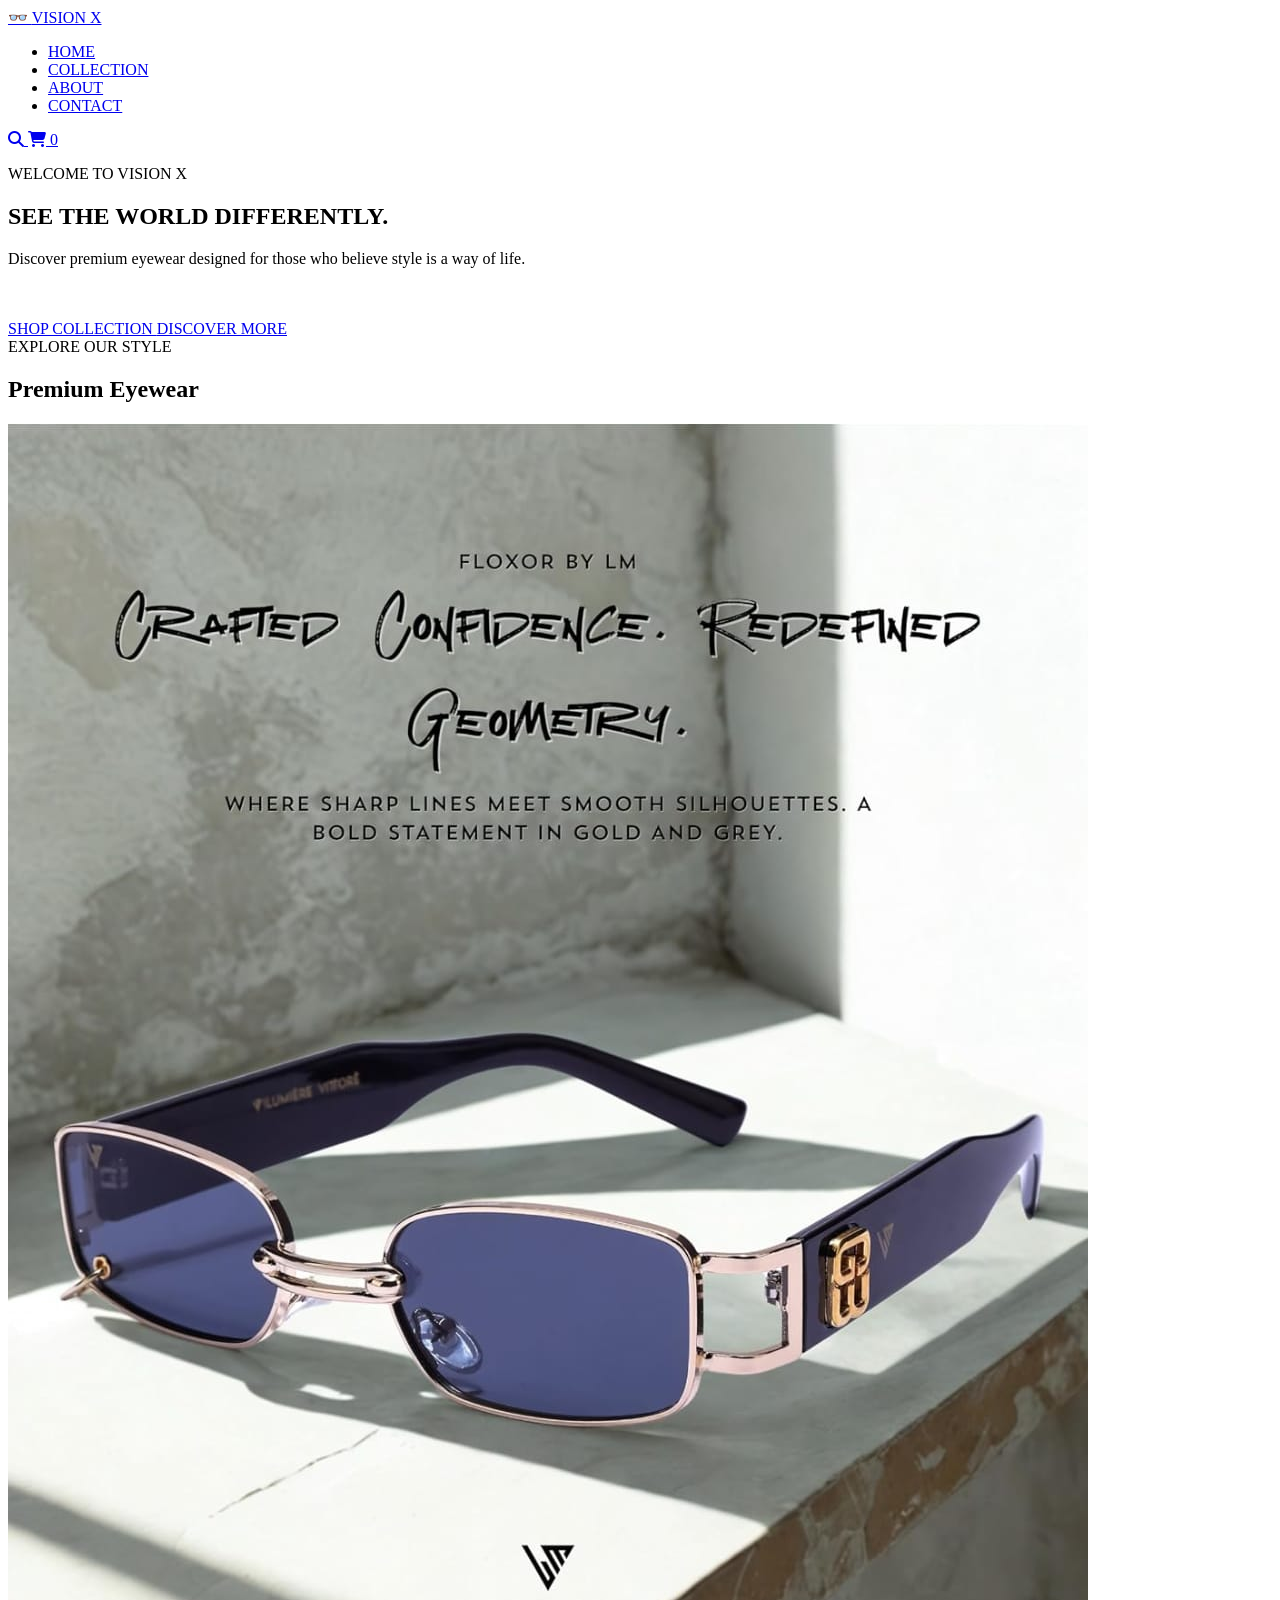
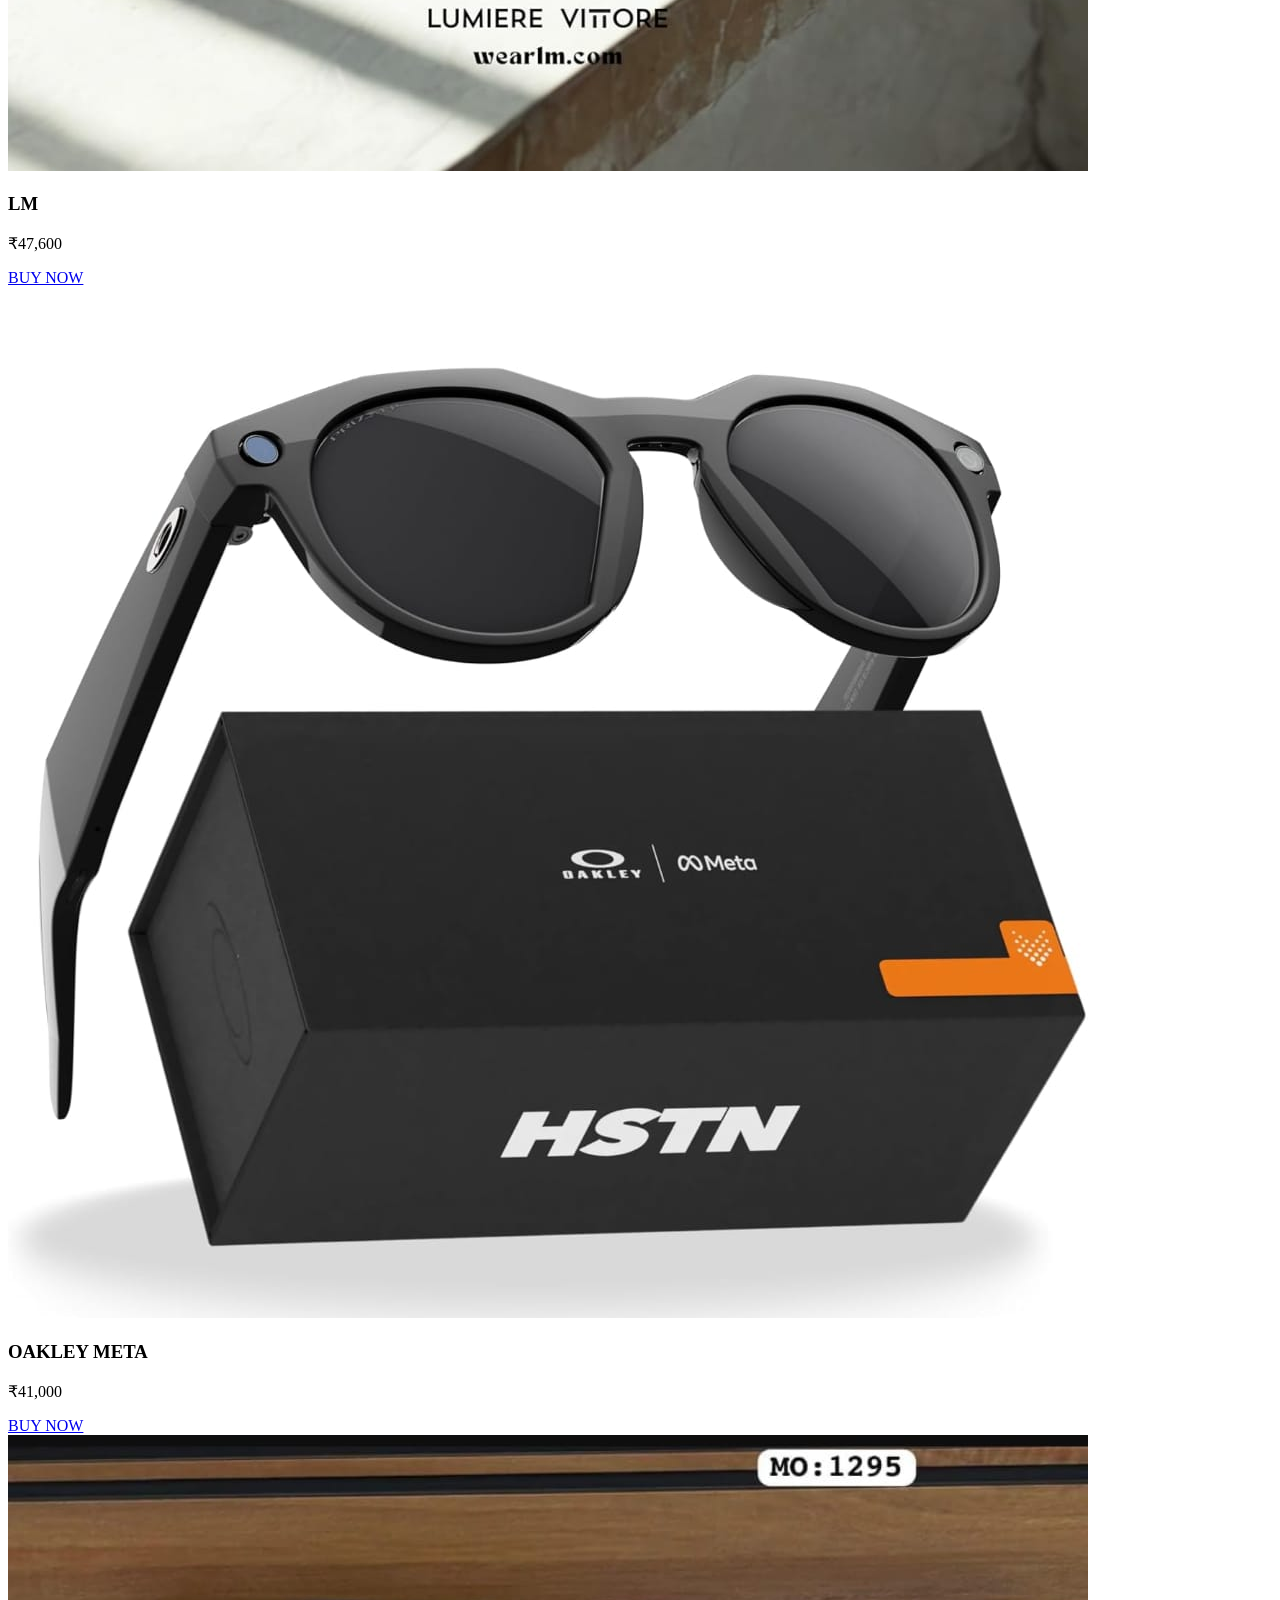
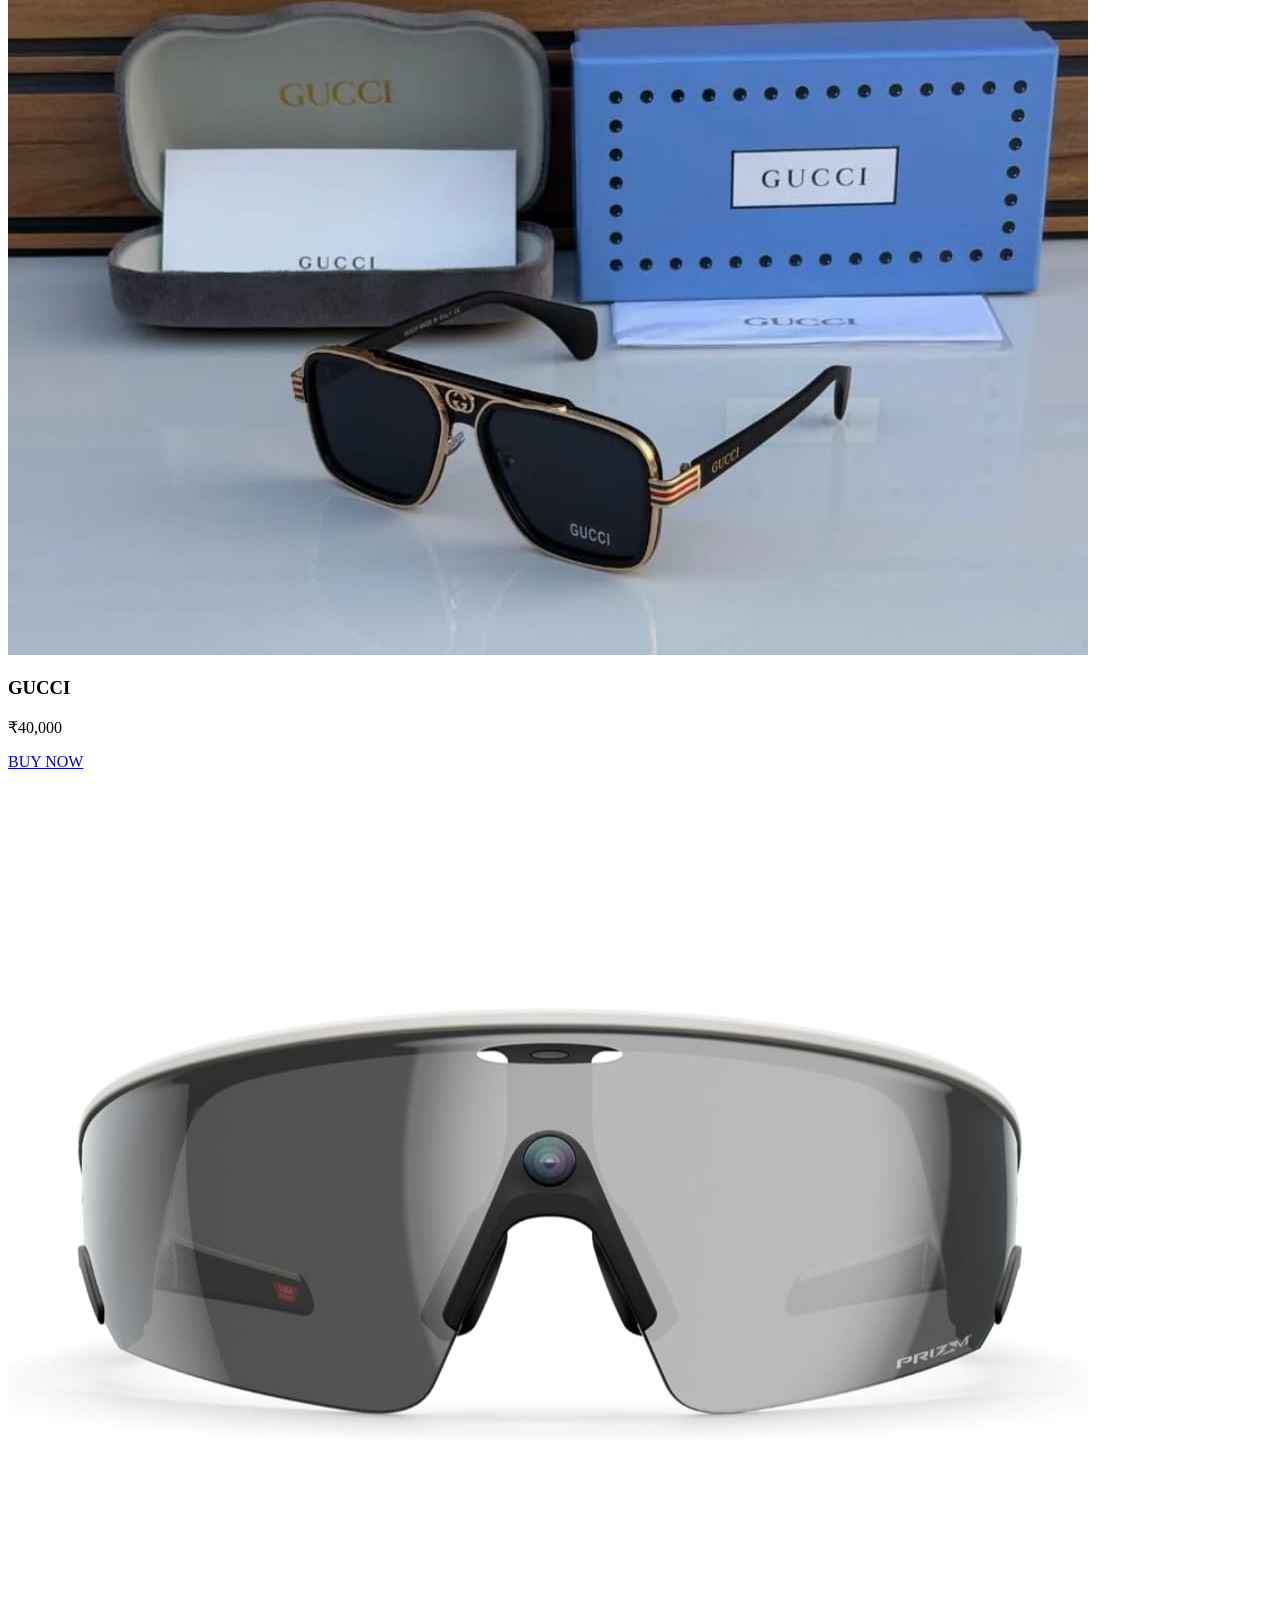
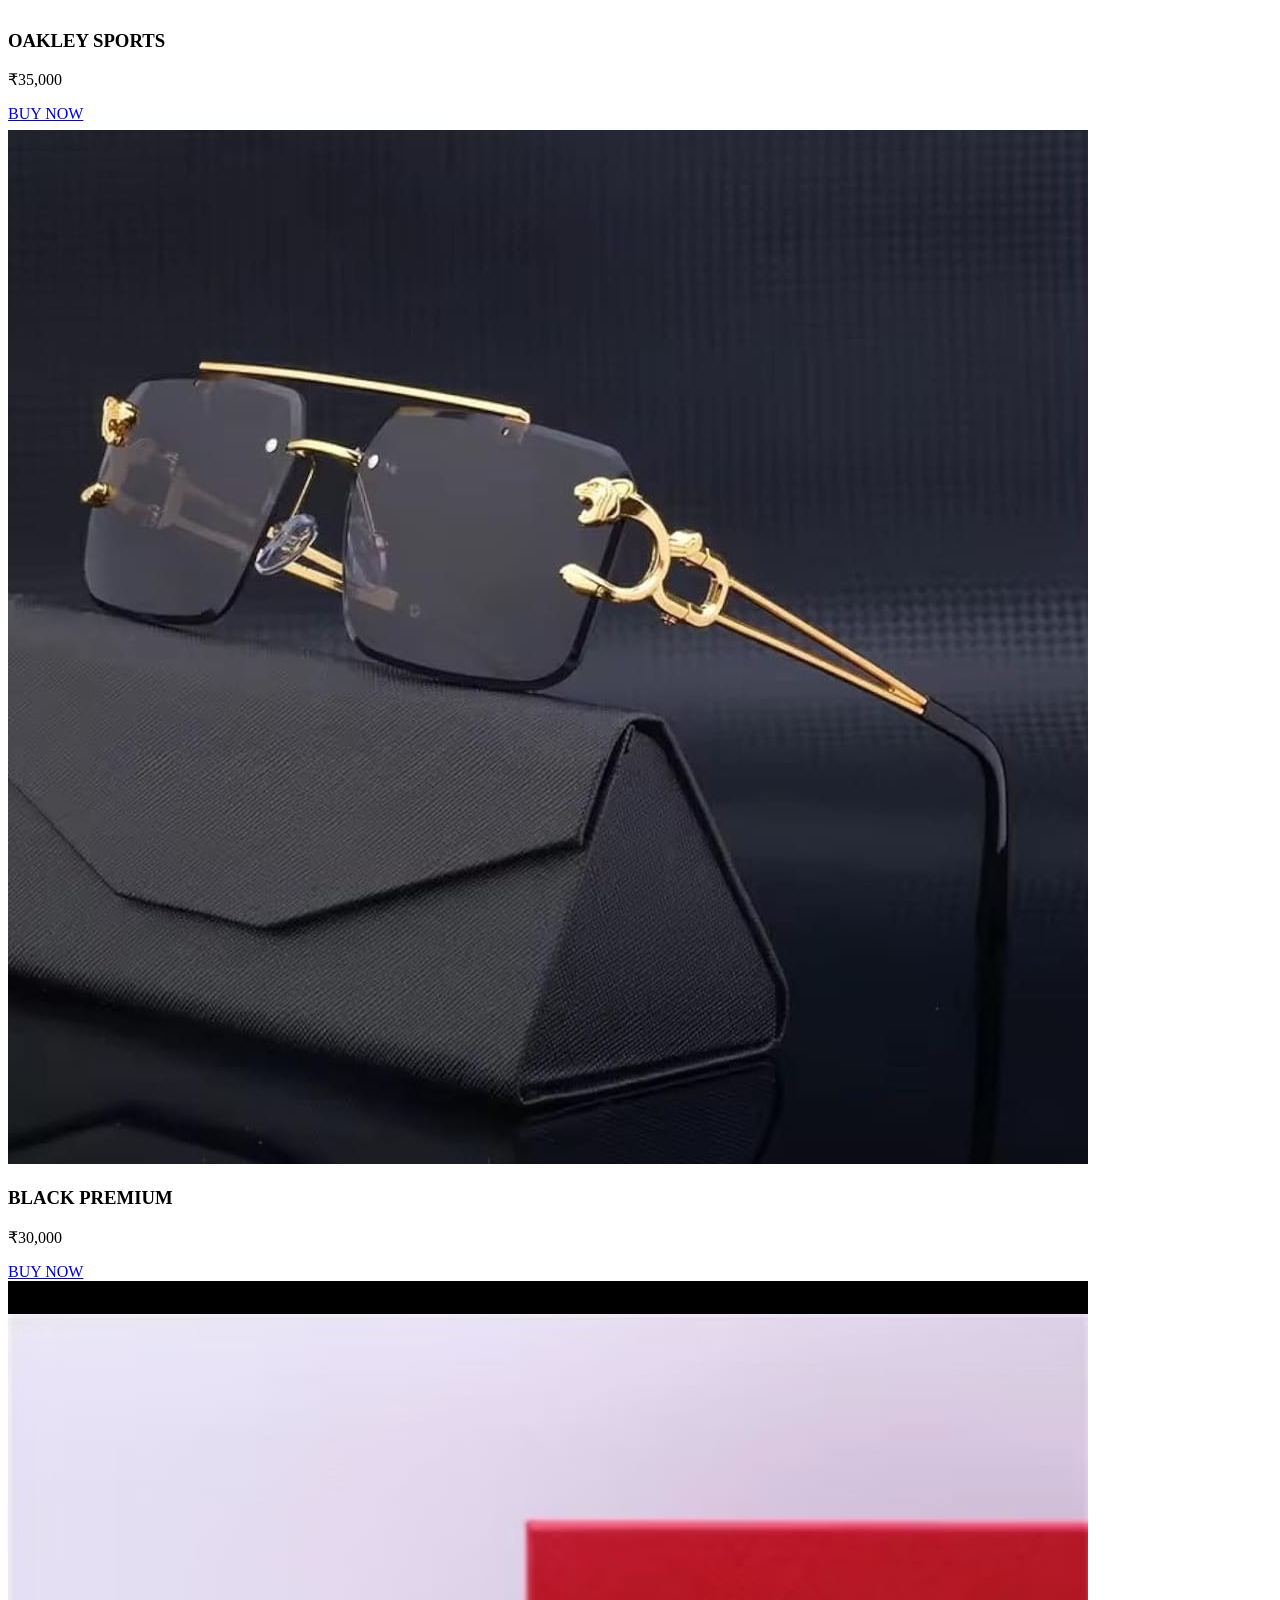
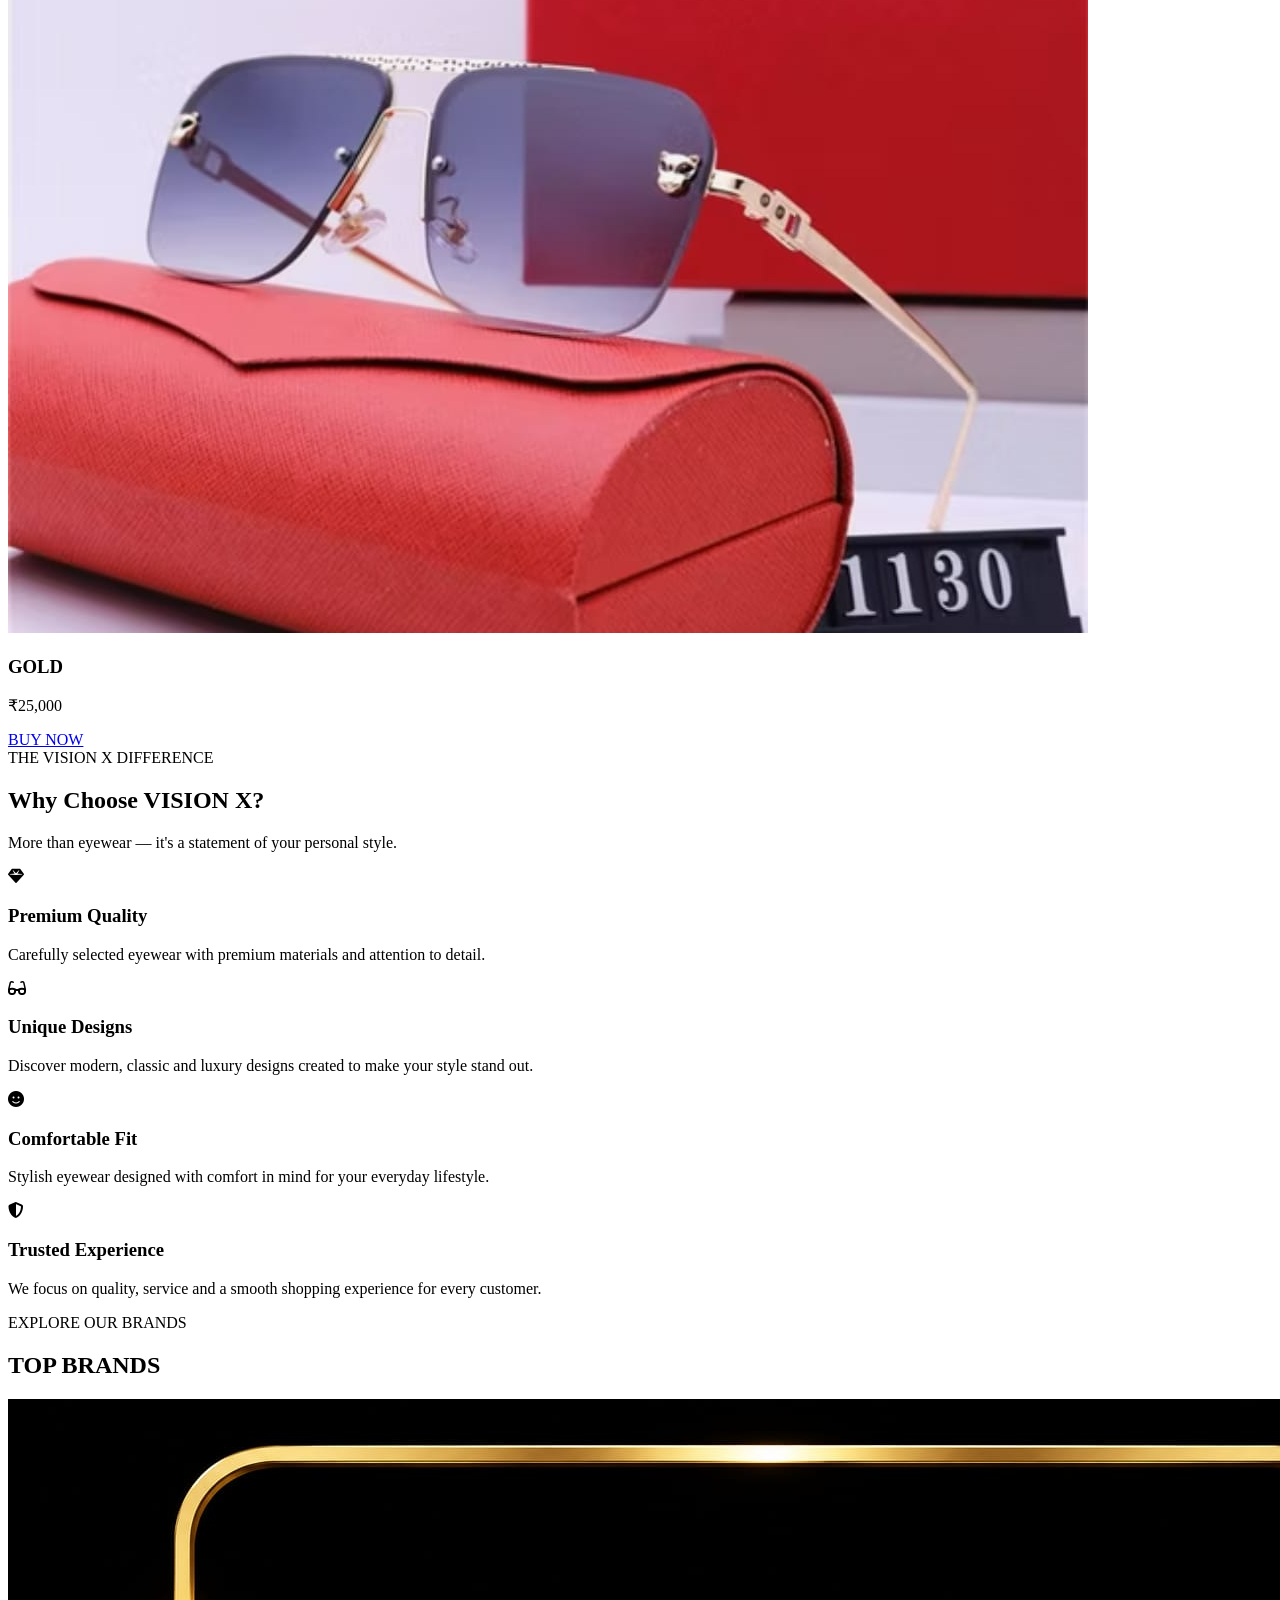
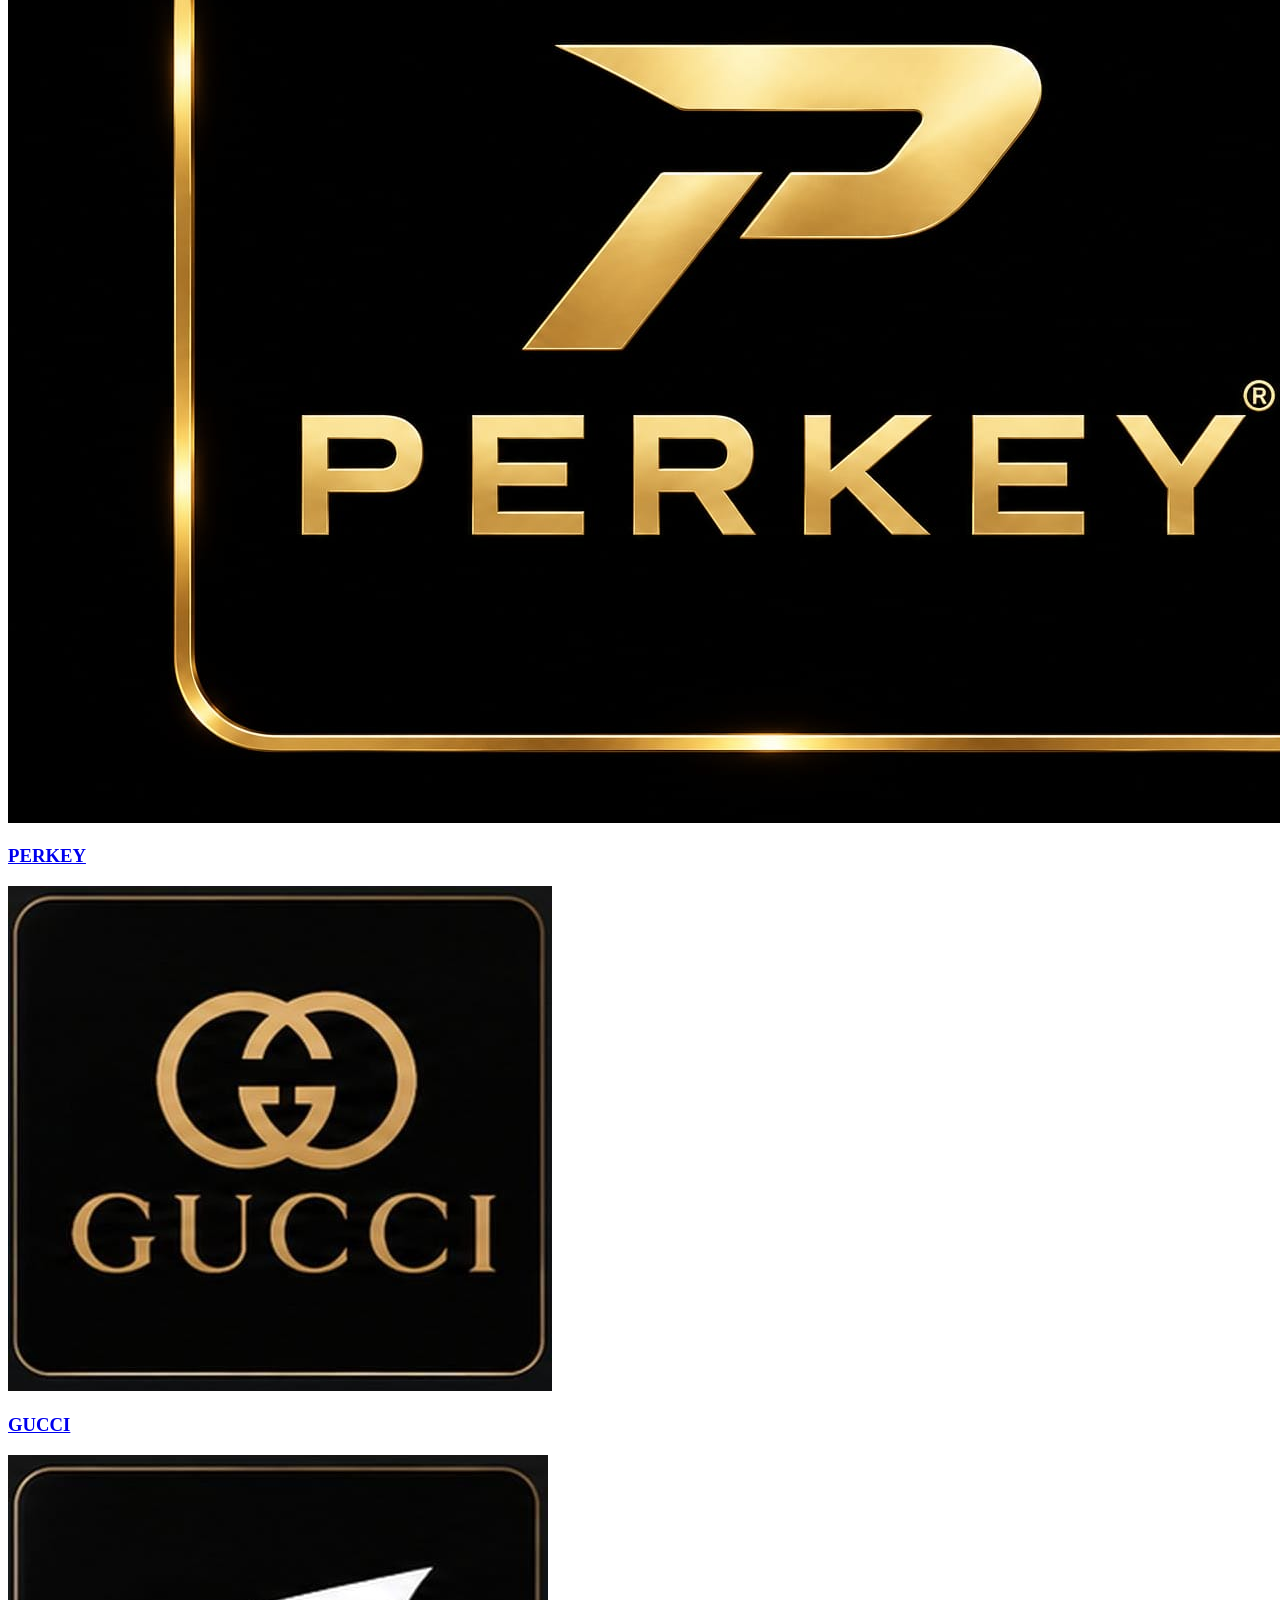
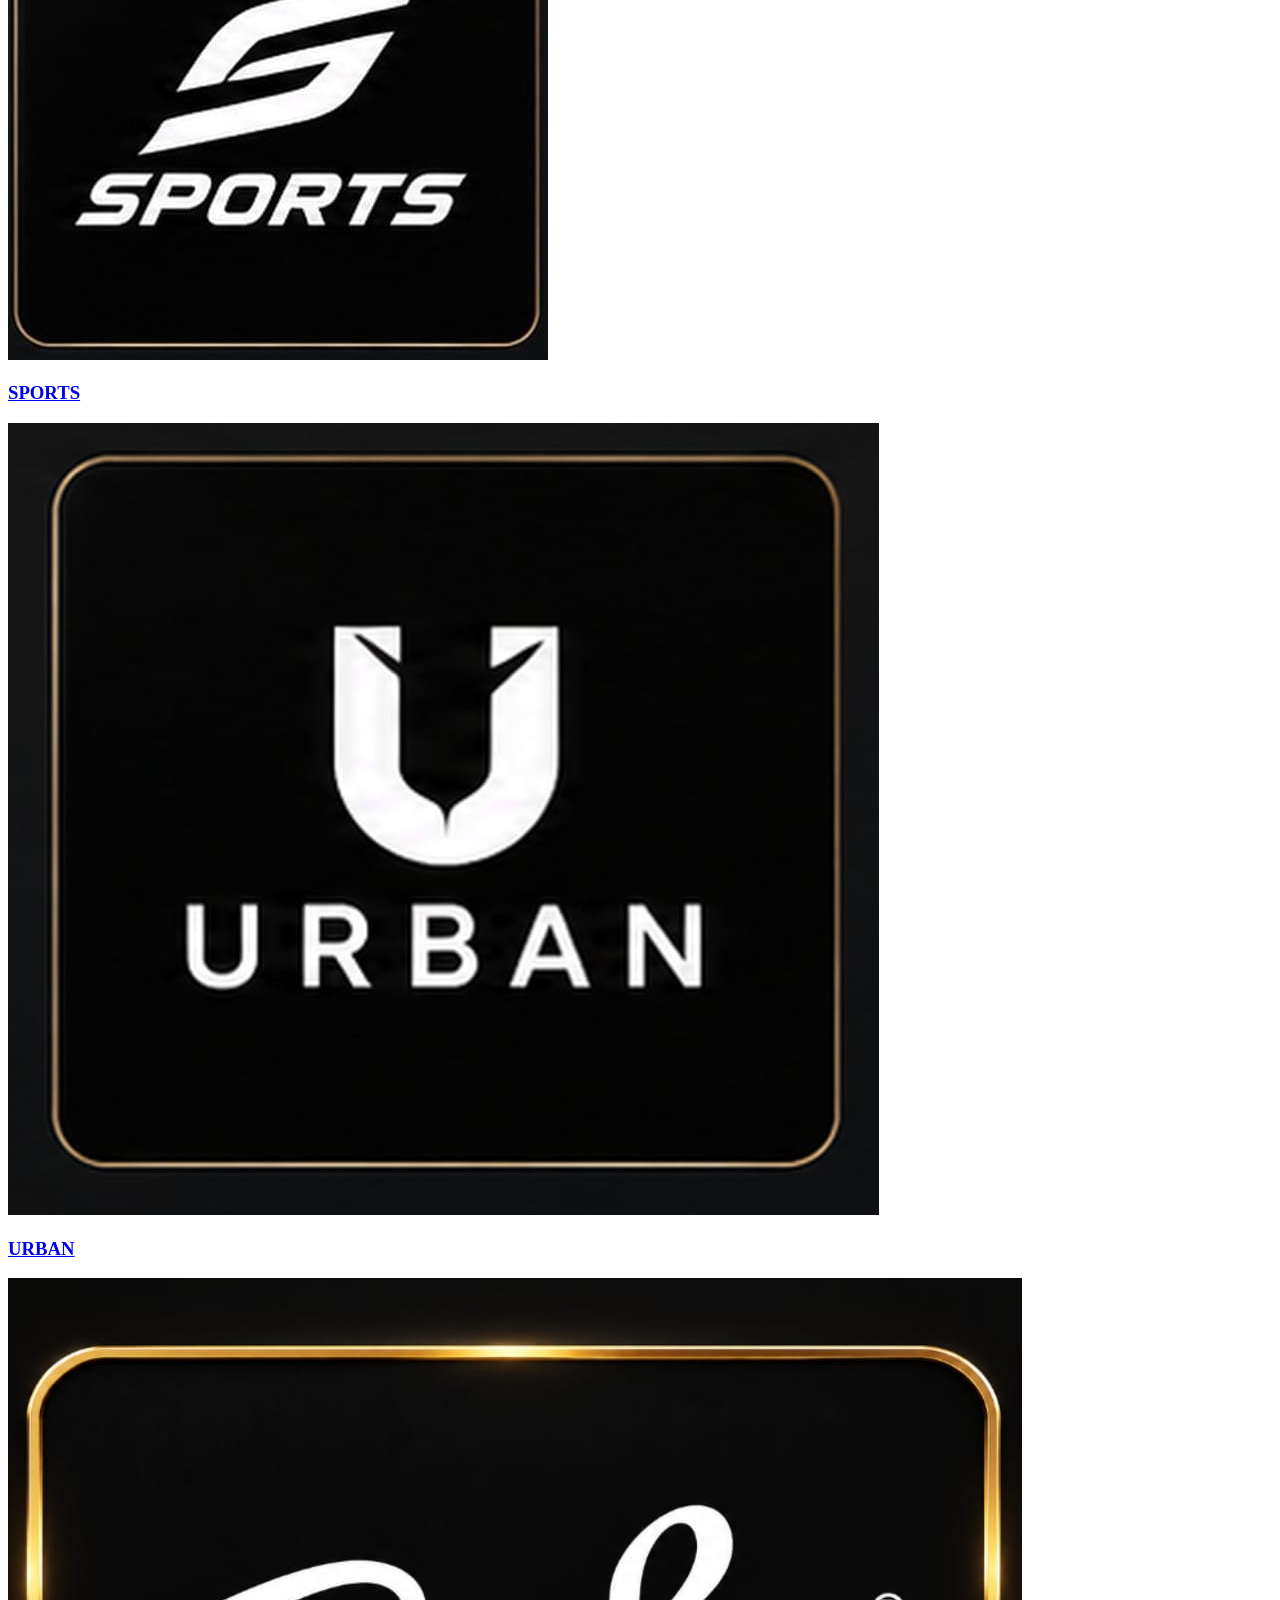
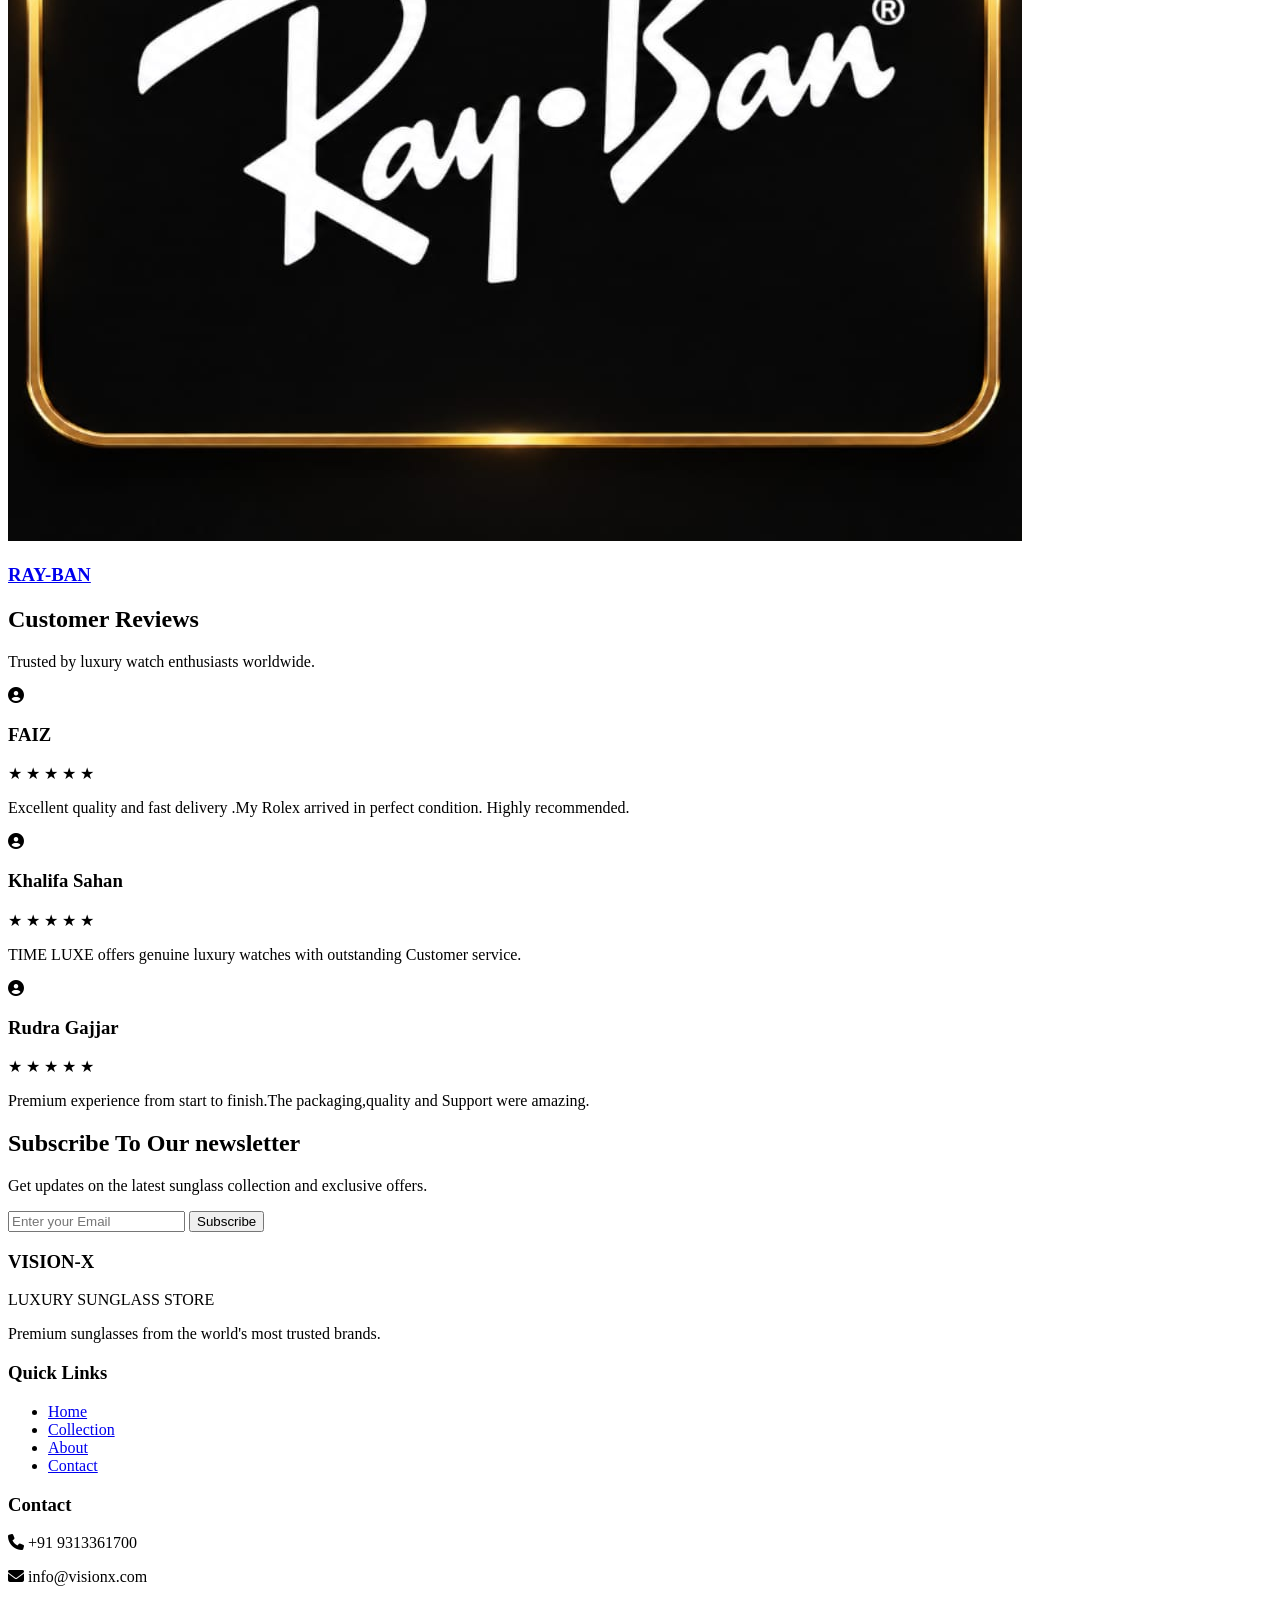
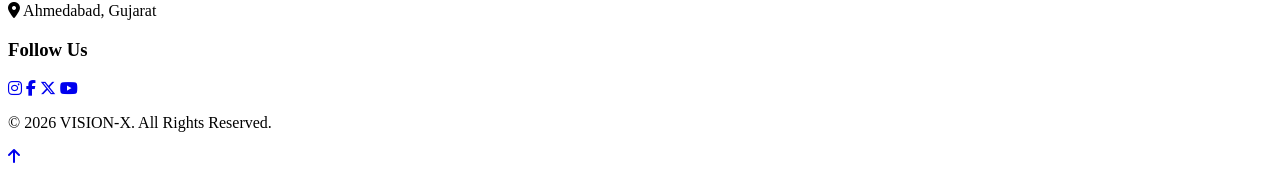
==== index.html @ 5635da61 "Initial VISION X website" ====
<!DOCTYPE html><html lang="en">
<head>
    <meta charset="UTF-8">
    <meta name="viewport" content="width=device-width, initial-scale=1.0"><title>VISION X-primium Goggles Store</title>

<!-- Font Awesome -->
<link rel="stylesheet"
      href="https://cdnjs.cloudflare.com/ajax/libs/font-awesome/6.7.2/css/all.min.css">

<!-- Main CSS -->
<link rel="stylesheet" href="css/style.css">

</head><body><!-- ================= NAVBAR ================= -->

<header class="header">

    <nav class="navbar">

        <a href="index.html" class="logo">
            👓 <span>VISION X</span>
        </a>

        <ul class="nav-links">
            <li><a href="index.html">HOME</a></li>
            <li><a href="collection.html">COLLECTION</a></li>
            <li><a href="about.html">ABOUT</a></li>
            <li><a href="contact.html">CONTACT</a></li>
        </ul>

        <div class="nav-icons">

            <a href="collection.html" title="Search">
                <i class="fa-solid fa-magnifying-glass"></i>
            </a>

            <a href="cart.html" title="Cart">
                <i class="fa-solid fa-cart-shopping"></i>
                <span id="cartCount">0</span>
            </a>

        </div>

    </nav>

</header>


<!-- ================= HERO SECTION ================= -->

<section class="hero">

    <div class="hero-content">
        <p class="hero-small">WELCOME TO VISION X</p>

        <h1>SEE THE WORLD DIFFERENTLY.</h1>

        <p class="hero-text">
            Discover premium eyewear designed for those who believe
            style is a way of life.
        </p>
        <br><BR>
        <div class="hero-buttons">
            <a href="collection.html" class="hero-btn primary-btn">
                SHOP COLLECTION
            </a>

            <a href="about.html" class="hero-btn secondary-btn">
                DISCOVER MORE
            </a>
        </div>
    </div>
<section class="contact-fullscreen-image">

    <div class="contact-hero-content"></div> 
</section>

</section>


<!-- ================= FEATURED PRODUCTS ================= -->  
 <!-- ================= PREMIUM EYEWEAR ================= -->

<section class="featured">

    <div class="featured-heading">
        <span>EXPLORE OUR STYLE</span>
        <h2>Premium Eyewear</h2>
    </div>

    <div class="featured-grid">

        <!-- PRODUCT 1 -->
        <div class="featured-card">
            <div class="featured-image">
                <img src="images/LM.JPG.jpeg" alt="LM Premium">
            </div>

            <div class="featured-info">
                <h3>LM</h3>
                <p class="price">₹47,600</p>
                <a href="https://amzn.in/d/09CqTrrH"
                    target="_blank"
                     class="buy-now">
                        BUY NOW
                </a>
            </div>
        </div>


        <!-- PRODUCT 2 -->
        <div class="featured-card">
            <div class="featured-image">
                <img src="images/OAKLEY META .JPG.jpeg" alt="Oakley Meta">
            </div>

            <div class="featured-info">
                <h3>OAKLEY META</h3>
                <p class="price">₹41,000</p>
                <a href="https://amzn.in/d/05Nfa132"
                    target="_blank"
                     class="buy-now">
                        BUY NOW
                </a>
            </div>
        </div>


        <!-- PRODUCT 3 -->
        <div class="featured-card">
            <div class="featured-image">
                <img src="images/GUCCI.JPG.jpeg" alt="Gucci Premium"> 
            </div>

            <div class="featured-info">
                <h3>GUCCI</h3>
                <p class="price">₹40,000</p>
                <a href="https://amzn.in/d/0cgFdjF0"
                    target="_blank"
                     class="buy-now">
                        BUY NOW
                </a>
            </div>
        </div>


        <!-- PRODUCT 4 -->
         <div class="featured-card">
            <div class="featured-image">
                <img src="images/SPORTS.JPG.jpeg" alt="OAKLEY SPORTS">
            </div>

            <div class="featured-info">
                <h3>OAKLEY SPORTS</h3>
                <p class="price">₹35,000</p>
                <a href="https://amzn.in/d/08CTu1C1"
                    target="_blank"
                     class="buy-now">
                        BUY NOW
                </a>
            </div>
        </div>
        


        <!-- PRODUCT 5 -->
        <div class="featured-card">
            <div class="featured-image">
                <img src="images/BLACK PRIMIUM.JPG.jpeg" alt="Black Premium">
            </div>

            <div class="featured-info">
                <h3>BLACK PREMIUM</h3>
                <p class="price">₹30,000</p>
                 <a href="https://amzn.in/d/0aWIpWnI"
                    target="_blank"
                     class="buy-now">
                        BUY NOW
                </a>

            </div>
        </div>
        


        <!-- PRODUCT 6 -->
        <div class="featured-card">
            <div class="featured-image">
                <img src="images/GOLD(!) .JPG.jpeg" alt="Premium">
            </div>

            <div class="featured-info">
                <h3>GOLD </h3>
                <p class="price">₹25,000</p>
                <a href="https://share.google/CiAFMgaojNAAH7rSc"
                    target="_blank"
                     class="buy-now">
                        BUY NOW
                </a>
            </div>
        </div>

    </div>

</section>
<!-- =========================================================
     WHY CHOOSE VISION X
     ========================================================= --><section class="why-vision"><div class="section-heading">
    <span>THE VISION X DIFFERENCE</span>
    <h2>Why Choose VISION X?</h2>
    <p>More than eyewear — it's a statement of your personal style.</p>
</div>


<div class="why-grid">

    <!-- BOX 1 -->
    <div class="why-card">
        <div class="why-icon">
            <i class="fa-solid fa-gem"></i>
        </div>

        <h3>Premium Quality</h3>

        <p>
            Carefully selected eyewear with premium materials
            and attention to detail.
        </p>
    </div>


    <!-- BOX 2 -->
    <div class="why-card">
        <div class="why-icon">
            <i class="fa-solid fa-glasses"></i>
        </div>

        <h3>Unique Designs</h3>

        <p>
            Discover modern, classic and luxury designs
            created to make your style stand out.
        </p>
    </div>


    <!-- BOX 3 -->
    <div class="why-card">
        <div class="why-icon">
            <i class="fa-solid fa-face-smile"></i>
        </div>

        <h3>Comfortable Fit</h3>

        <p>
            Stylish eyewear designed with comfort in mind
            for your everyday lifestyle.
        </p>
    </div>


    <!-- BOX 4 -->
    <div class="why-card">
        <div class="why-icon">
            <i class="fa-solid fa-shield-halved"></i>
        </div>

        <h3>Trusted Experience</h3>

        <p>
            We focus on quality, service and a smooth
            shopping experience for every customer.
        </p>
    </div>

</div>

</section>
<!-- =========================================================
     TOP BRANDS
     ========================================================= -->

<section class="top-brands">

    <div class="top-brands-heading">
        <span>EXPLORE OUR BRANDS</span>
        <h2>TOP BRANDS</h2>
    </div>

    <div class="brands-container">

        <!-- BRAND 1 -->
        <a href="collection.html" class="brand-card">
            <div class="brand-logo">
                <img src="images/PERKEY.JPG.jpeg" alt="PERKEY">
            </div>
            <h3>PERKEY</h3>
        </a>


        <!-- BRAND 2 -->
        <a href="collection.html" class="brand-card">
            <div class="brand-logo">
                <img src="images/GUCCI LOGO.JPG.jpeg" alt="GUCCI">
            </div>
            <h3>GUCCI</h3>
        </a>


        <!-- BRAND 3 -->
        <a href="collection.html" class="brand-card">
            <div class="brand-logo">
                <img src="images/SPORTS LOGO.JPG.jpeg" alt="SPORTS">
            </div>
            <h3>SPORTS</h3>
        </a>


        <!-- BRAND 4 -->
        <a href="collection.html" class="brand-card">
            <div class="brand-logo">
                <img src="images/URBAN.JPG.jpeg" alt="URBAN">
            </div>
            <h3>URBAN</h3>
        </a>


        <!-- BRAND 5 -->
        <a href="collection.html" class="brand-card">
            <div class="brand-logo">
                <img src="images/RAY-BAN.JPG.jpeg" alt="RAY-BAN">
            </div>
            <h3>RAY-BAN</h3>
        </a>

    </div>

</section>
<!-- ================= CUSTOMER REVIEWS ================= -->
<section class="reviews">
    <div class="section-title">
        <h2>Customer Reviews</h2>
        <P>Trusted by luxury watch enthusiasts worldwide.</P>
    </div>
    <div class="review-container">

        <div class="review-card">
            <i class="fa-solid fa-user-circle review-icon"></i>
            <h3>FAIZ </h3>
                <div class="rating">&#9733; &#9733; &#9733; &#9733; &#9733;</div>
            <P>Excellent quality and fast delivery .My Rolex arrived in perfect condition. Highly recommended.</P>
        </div>

        <div class="review-card">
            <i class="fa-solid fa-user-circle review-icon"></i>
            <h3>Khalifa Sahan</h3>
            <div class="rating">&#9733; &#9733; &#9733; &#9733; &#9733;</div>
            <P>TIME LUXE offers genuine luxury watches with outstanding Customer service.</P>
        </div>

        <div class="review-card">
            <i class="fa-solid fa-user-circle review-icon"></i>
            <h3>Rudra Gajjar</h3>
                <div class="rating">&#9733; &#9733; &#9733; &#9733; &#9733;</div>
            <P>Premium experience from start to finish.The packaging,quality and Support were amazing.</P>
        </div>
    </div>
</section>

    <!-- ================= NEWSLETTER ================= -->
<section class="newsletter">
    <h2>Subscribe To Our newsletter</h2>
    <P>Get updates on the latest sunglass collection and exclusive offers.</P>
    <form id="newsletterForm">
        <input
        type="email"
        id="newsletterEmail"
        placeholder="Enter your Email" required>
        <button type="submit">Subscribe</button>
    </form>
</section>
<!-- ================= FOOTER ================= -->
 <footer class="footer">

    <div class="footer-content">

        <div class="footer-box">
            <h3>VISION-X</h3>
            <p>LUXURY SUNGLASS STORE</p>
            <p>Premium sunglasses from the world's most trusted brands.</p>
        </div>

        <div class="footer-box">
            <h3>Quick Links</h3>
            <ul>
                <li><a href="index.html">Home</a></li>
                <li><a href="collection.html">Collection</a></li>
                <li><a href="about.html">About</a></li>
                <li><a href="contact.html">Contact</a></li>
            </ul>
        </div>

        <div class="footer-box">
            <h3>Contact</h3>
            <p><i class="fa-solid fa-phone"></i> +91 9313361700</p>
            <p><i class="fa-solid fa-envelope"></i> info@visionx.com</p>
            <p><i class="fa-solid fa-location-dot"></i> Ahmedabad, Gujarat</p>
        </div>

        <div class="footer-box">
            <h3>Follow Us</h3>
            <div class="social-icons">
                <a href="https://www.instagram.com/x__mr__sahan__x?stkn=Njk5eW9rYjBpM20=" target="_blank"> <i class="fa-brands fa-instagram"></i></a>
                </a>
                <a href="#"><i class="fa-brands fa-facebook-f"></i></a>
                <a href="#"><i class="fa-brands fa-x-twitter"></i></a>
                <a href="#"><i class="fa-brands fa-youtube"></i></a>
            </div>
        </div>

    </div>

    <p class="copyright">
        © 2026 VISION-X. All Rights Reserved.
    </p>

</footer>
<a href="#" class="back-top">
        <i class="fa-solid fa-arrow-up"></i>
    </a>

</body>
</html>
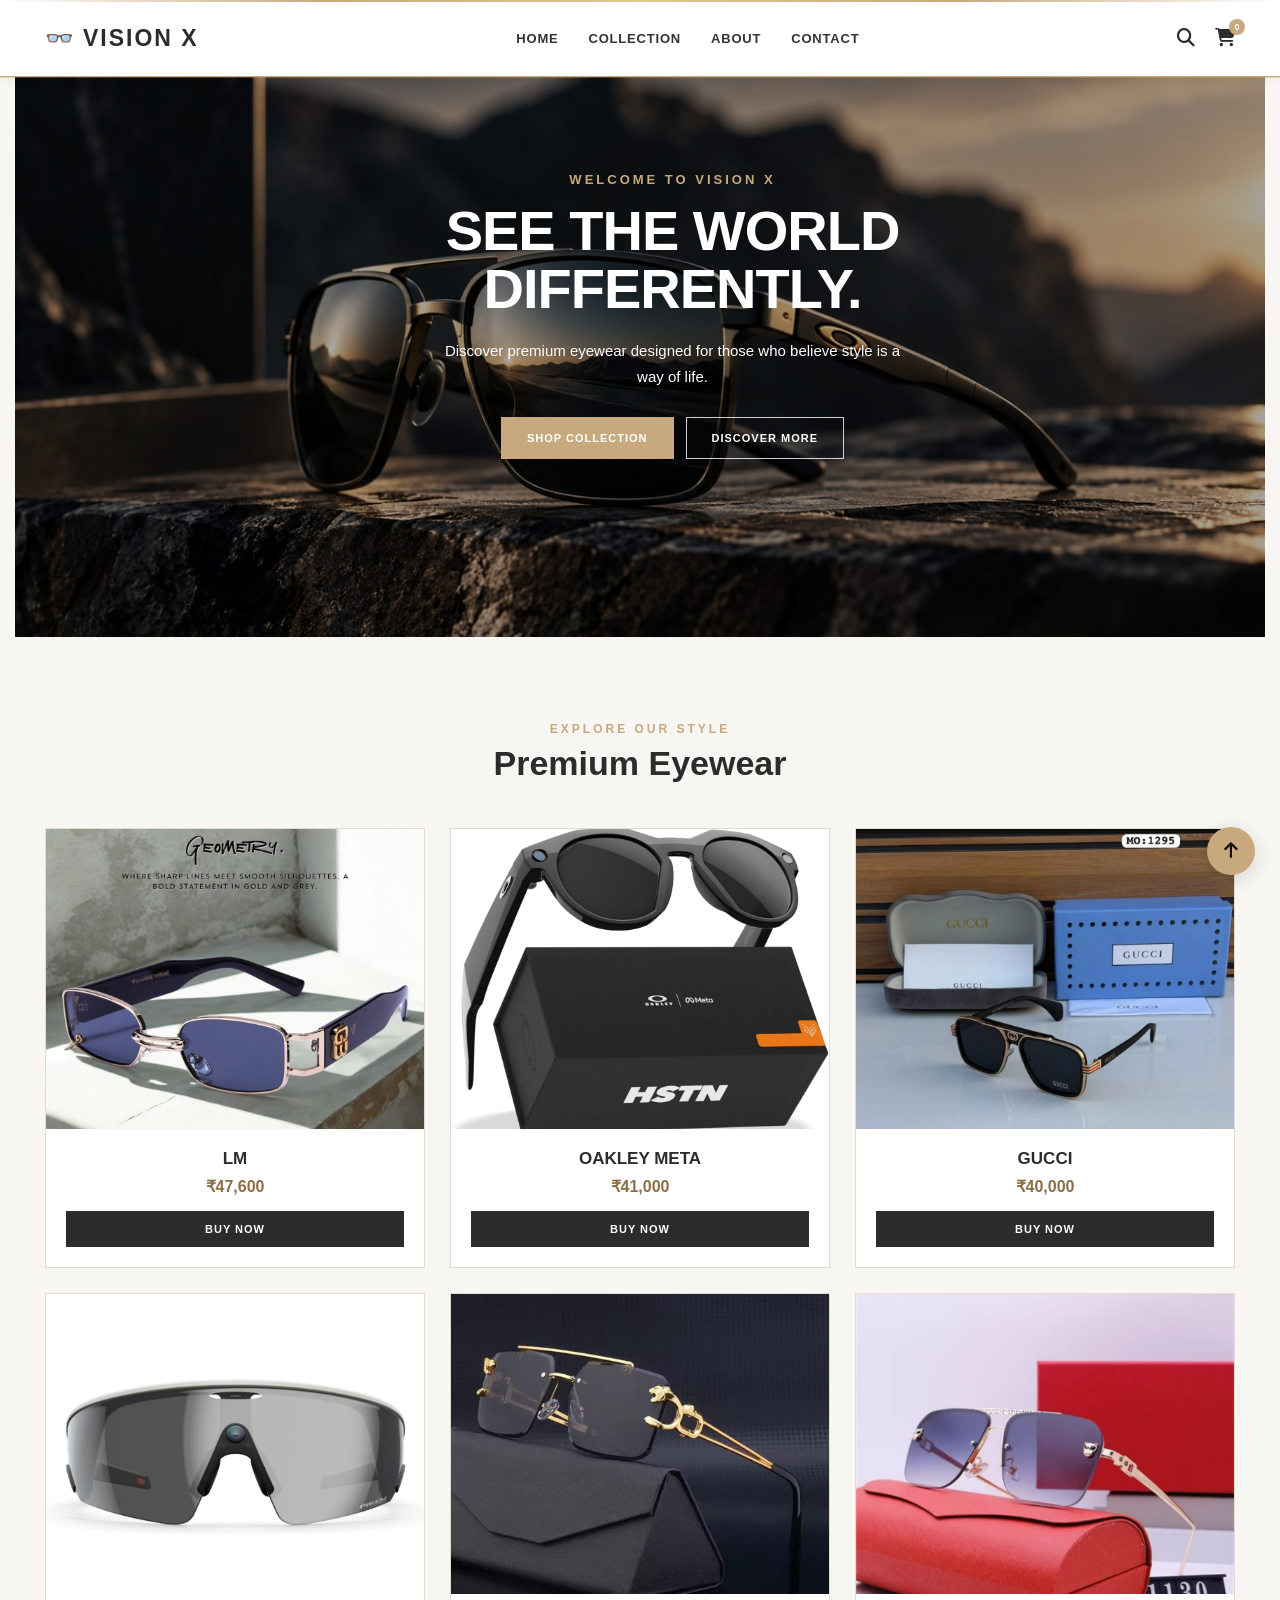
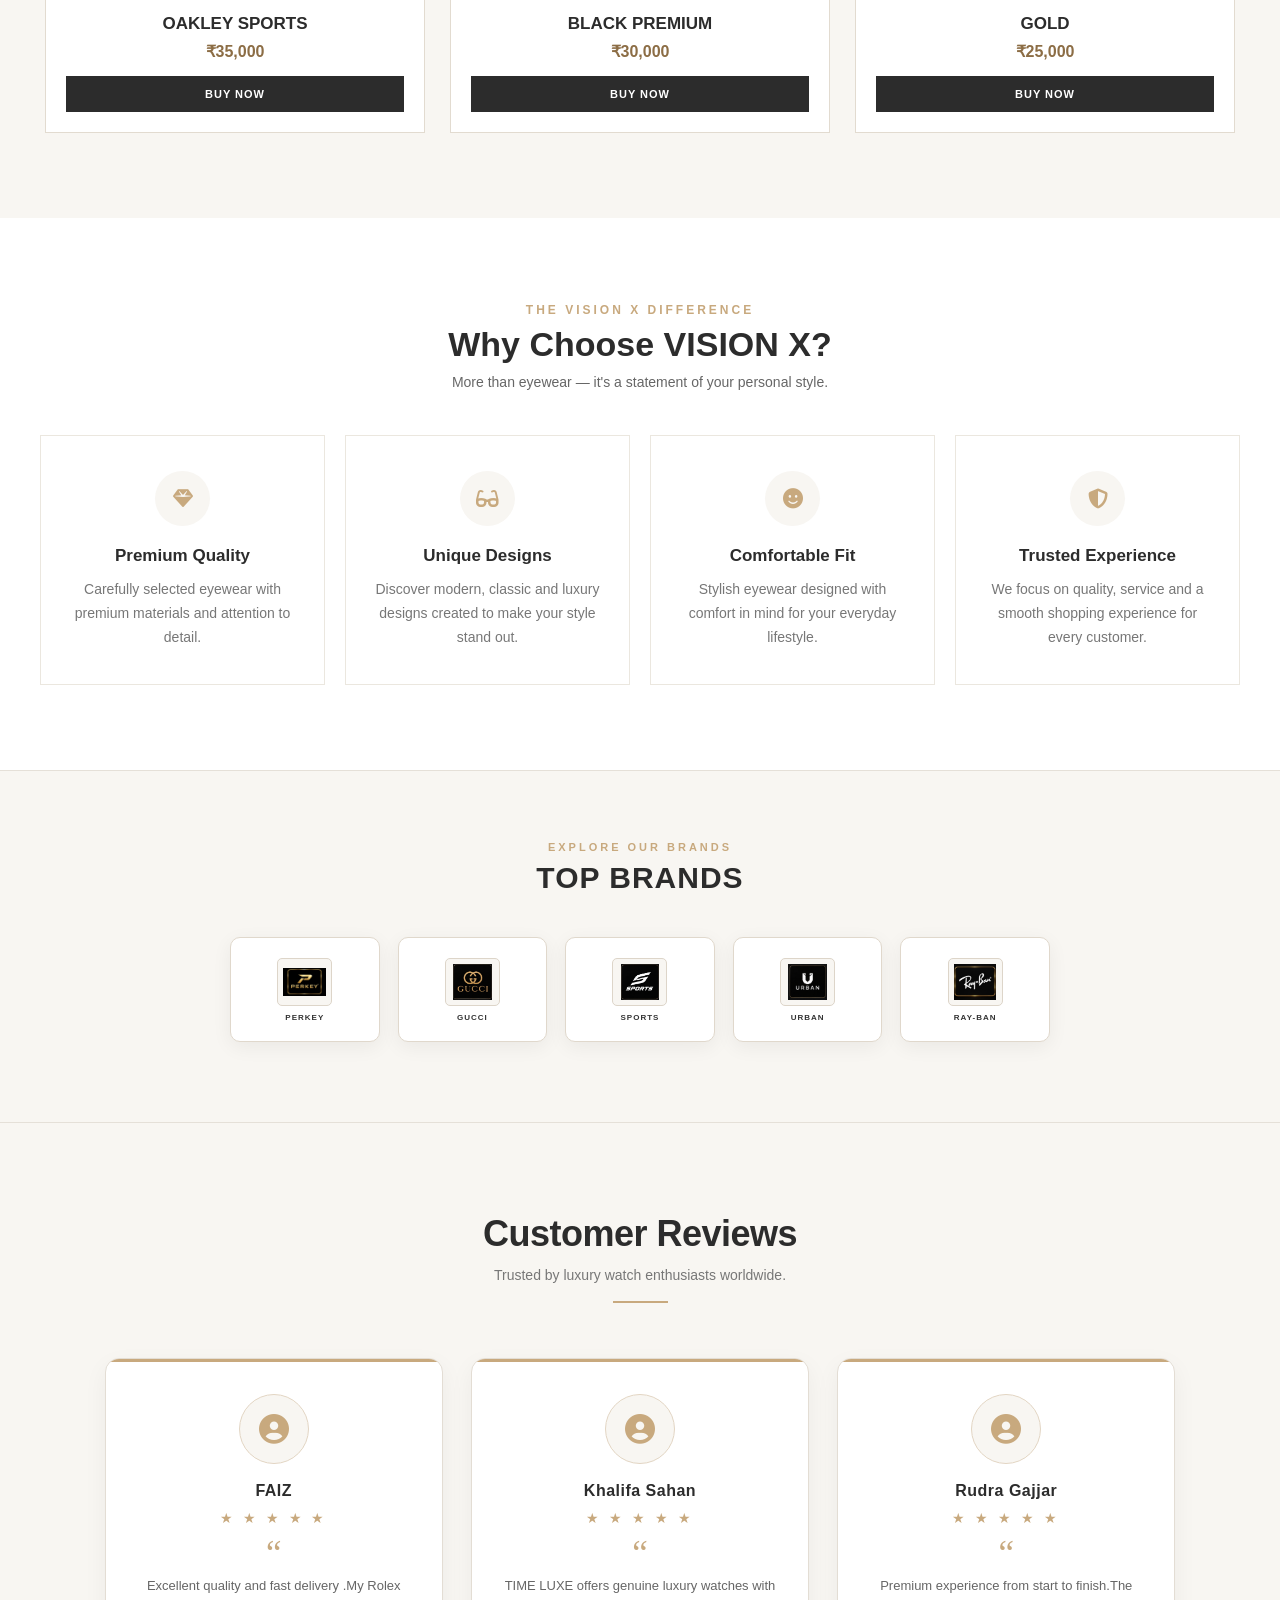
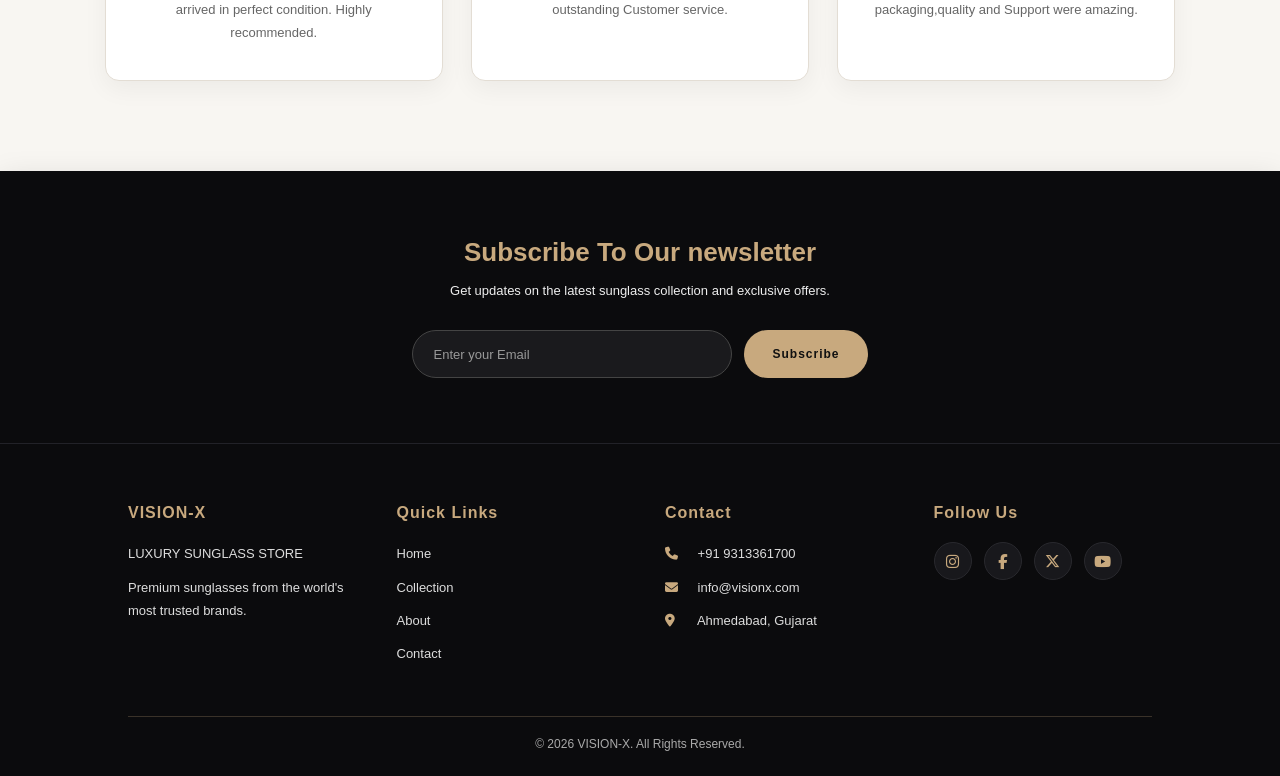
==== commit e97d5ea3: "Fix CSS and JS paths" ====
--- a/index.html
+++ b/index.html
@@ -8,7 +8,7 @@
       href="https://cdnjs.cloudflare.com/ajax/libs/font-awesome/6.7.2/css/all.min.css">
 
 <!-- Main CSS -->
-<link rel="stylesheet" href="css/style.css">
+<link rel="stylesheet" href="/CSS/style.css">
 
 </head><body><!-- ================= NAVBAR ================= -->
 
--- a/CSS/style.css
+++ b/CSS/style.css
@@ -0,0 +1,5908 @@
+/* =========================================================
+   VISION X - FINAL MAIN CSS
+   Premium Eyewear Store
+   ========================================================= */
+
+/* ---------- GOOGLE FONT ---------- */
+@import url('https://fonts.googleapis.com/css2?family=Poppins:wght@300;400;500;600;700;800&display=swap');
+
+
+/* ---------- RESET ---------- */
+* {
+    margin: 0;
+    padding: 0;
+    box-sizing: border-box;
+}
+
+html {
+    scroll-behavior: smooth;
+}
+
+body {
+    font-family: 'Poppins', Arial, Helvetica, sans-serif;
+    background: #f8f6f2;
+    color: #333333;
+    overflow-x: hidden;
+}
+
+a {
+    text-decoration: none;
+}
+
+button,
+input {
+    font-family: inherit;
+}
+
+
+/* =========================================================
+   NAVBAR
+   ========================================================= */
+
+.header {
+    width: 100%;
+    background: #ffffff;
+    border-bottom: 1px solid #e5e0d8;
+    position: sticky;
+    top: 0;
+    z-index: 1000;
+}
+
+.navbar {
+    width: 100%;
+    max-width: 1250px;
+    margin: auto;
+    min-height: 76px;
+    padding: 15px 30px;
+
+    display: flex;
+    align-items: center;
+    justify-content: space-between;
+    gap: 30px;
+}
+
+
+/* LOGO */
+
+.logo {
+    display: flex;
+    align-items: center;
+    gap: 7px;
+
+    color: #2c2c2c;
+    font-size: 23px;
+    font-weight: 700;
+    letter-spacing: 2px;
+    white-space: nowrap;
+}
+
+.logo span {
+    color: #2c2c2c;
+}
+
+.logo:hover {
+    color: #c8a97e;
+}
+
+
+/* NAV LINKS */
+
+.nav-links {
+    list-style: none;
+
+    display: flex;
+    align-items: center;
+    justify-content: center;
+    gap: 30px;
+}
+
+.nav-links li a {
+    position: relative;
+
+    color: #333333;
+    font-size: 13px;
+    font-weight: 600;
+    letter-spacing: 0.8px;
+
+    transition: 0.3s ease;
+}
+
+.nav-links li a::after {
+    content: "";
+
+    position: absolute;
+    left: 0;
+    bottom: -7px;
+
+    width: 0;
+    height: 1px;
+
+    background: #c8a97e;
+
+    transition: 0.3s ease;
+}
+
+.nav-links li a:hover {
+    color: #c8a97e;
+}
+
+.nav-links li a:hover::after {
+    width: 100%;
+}
+
+
+/* NAV ICONS */
+
+.nav-icons {
+    display: flex;
+    align-items: center;
+    gap: 20px;
+}
+
+.nav-icons a {
+    position: relative;
+
+    color: #2c2c2c;
+    font-size: 18px;
+
+    transition: 0.3s ease;
+}
+
+.nav-icons a:hover {
+    color: #c8a97e;
+}
+
+
+/* CART NUMBER */
+
+#cartCount {
+    position: absolute;
+
+    top: -10px;
+    right: -11px;
+
+    min-width: 17px;
+    height: 17px;
+
+    padding: 1px 4px;
+
+    display: flex;
+    align-items: center;
+    justify-content: center;
+
+    background: #c8a97e;
+    color: #ffffff;
+
+    border-radius: 50%;
+
+    font-size: 9px;
+    font-weight: 700;
+}
+
+
+/* =====================================================
+   VISION X - HERO IMAGE + TEXT OVERLAY
+   ===================================================== */
+
+/* ================= FULL SCREEN HERO ================= */
+/* ================= INDEX HERO - COLLECTION STYLE ================= */
+
+.hero {
+    width: 100% !important;
+    height: 430px !important;
+
+    margin: 0 !important;
+    padding: 0 !important;
+
+    background-image: url("../images/hero.jpg.jpeg") !important;
+    background-size: cover !important;
+    background-position: center !important;
+    background-repeat: no-repeat !important;
+
+    border-radius: 0 !important;
+
+    display: flex !important;
+    align-items: center !important;
+    position: relative !important;
+    overflow: hidden !important;
+}
+
+/* Hero text */
+
+.hero-content {
+    width: 50% !important;
+    padding-left: 8% !important;
+    position: relative !important;
+    z-index: 2 !important;
+}
+.hero-before{
+    display: none !important;
+}
+
+
+/* DARK GRADIENT
+   Text ko image ke upar clearly dikhane ke liye */
+
+.hero-image::after {
+    content: "";
+
+    position: absolute;
+
+    inset: 0;
+
+    background:
+        linear-gradient(
+            90deg,
+            rgba(0,0,0,0.72) 0%,
+            rgba(0,0,0,0.45) 35%,
+            rgba(0,0,0,0.10) 70%,
+            rgba(0,0,0,0.05) 100%
+        );
+
+    z-index: 1;
+
+    pointer-events: none;
+}
+
+
+/* =====================================================
+   TEXT INSIDE IMAGE
+   ===================================================== */
+
+.hero-overlay {
+    position: absolute;
+
+    z-index: 2;
+
+    top: 70px;
+    left: 65px;
+
+    width: 48%;
+
+    color: white;
+}
+
+
+/* SMALL TEXT */
+
+.hero-small {
+    margin: 0 0 16px;
+
+    color: #c8a97e;
+
+    font-size: 12px;
+
+    font-weight: 700;
+
+    letter-spacing: 3px;
+}
+
+
+/* MAIN HEADING */
+
+.hero-overlay h1 {
+    margin: 0 0 20px;
+
+    color: #ffffff;
+
+    font-size: 54px;
+
+    line-height: 1.04;
+
+    font-weight: 700;
+
+    letter-spacing: -1.5px;
+}
+
+
+/* DESCRIPTION */
+
+.hero-overlay .hero-text {
+    max-width: 450px;
+
+    margin: 0 0 28px;
+
+    color: rgba(255,255,255,0.88);
+
+    font-size: 15px;
+
+    line-height: 1.7;
+}
+
+
+/* BUTTONS */
+
+.hero-buttons {
+    display: flex;
+
+    align-items: center;
+
+    gap: 12px;
+}
+
+
+/* COMMON BUTTON */
+
+.hero-btn {
+    display: inline-block;
+
+    padding: 13px 23px;
+
+    text-decoration: none;
+
+    font-size: 11px;
+
+    font-weight: 700;
+
+    letter-spacing: 1px;
+
+    transition: 0.3s ease;
+}
+
+
+/* GOLD BUTTON */
+
+.primary-btn {
+    background: #c8a97e;
+
+    color: #ffffff;
+
+    border: 1px solid #c8a97e;
+}
+
+.primary-btn:hover {
+    background: #ffffff;
+
+    color: #2c2c2c;
+
+    border-color: #ffffff;
+}
+
+
+/* OUTLINE BUTTON */
+
+.secondary-btn {
+    background: transparent;
+
+    color: #ffffff;
+
+    border: 1px solid rgba(255,255,255,0.8);
+}
+
+.secondary-btn:hover {
+    background: #ffffff;
+
+    color: #2c2c2c;
+
+    border-color: #ffffff;
+}
+
+
+/* =====================================================
+   TABLET
+   ===================================================== */
+
+@media (max-width: 900px) {
+
+    .hero {
+        padding: 25px 20px 45px;
+    }
+
+   
+
+    .hero-overlay {
+        left: 45px;
+
+        top: 65px;
+
+        width: 60%;
+    }
+
+    .hero-overlay h1 {
+        font-size: 46px;
+    }
+}
+
+
+/* =====================================================
+   MOBILE
+   ===================================================== */
+
+@media (max-width: 600px) {
+
+    .hero {
+        padding: 15px 15px 35px;
+
+        min-height: auto;
+    }
+
+    .hero-image {
+        height: 600px;
+    }
+
+    .hero-overlay {
+        top: 45px;
+
+        left: 25px;
+
+        width: calc(100% - 50px);
+    }
+
+    .hero-overlay h1 {
+        font-size: 38px;
+
+        line-height: 1.05;
+    }
+
+    .hero-overlay .hero-text {
+        font-size: 14px;
+    }
+
+    .hero-buttons {
+        flex-wrap: wrap;
+    }
+
+    .hero-btn {
+        padding: 12px 18px;
+    }
+}
+
+/* =========================================================
+   FEATURED / PREMIUM EYEWEAR
+   ========================================================= */
+
+.featured {
+    width: 100%;
+    max-width: 1250px;
+
+    margin: 0 auto;
+
+    padding: 85px 30px;
+}
+
+
+/* HEADING */
+
+.featured-heading {
+    text-align: center;
+
+    margin-bottom: 45px;
+}
+
+.featured-heading span {
+    display: block;
+
+    color: #c8a97e;
+
+    font-size: 12px;
+    font-weight: 600;
+
+    letter-spacing: 3px;
+}
+
+.featured-heading h2 {
+    margin-top: 8px;
+
+    color: #2c2c2c;
+
+    font-size: 34px;
+    font-weight: 700;
+}
+
+
+/* PRODUCT GRID */
+
+.featured-grid {
+    width: 100%;
+
+    display: grid;
+
+    grid-template-columns: repeat(3, 1fr);
+
+    gap: 25px;
+}
+
+
+/* PRODUCT CARD */
+
+.featured-card {
+    width: 100%;
+
+    background: #ffffff;
+
+    border: 1px solid #e2dbd0;
+
+    overflow: hidden;
+
+    transition: all 0.35s ease;
+}
+
+.featured-card:hover {
+    transform: translateY(-7px);
+
+    box-shadow: 0 15px 35px rgba(0, 0, 0, 0.10);
+}
+
+
+/* PRODUCT IMAGE */
+
+.featured-image {
+    width: 100%;
+    height: 300px;
+
+    overflow: hidden;
+
+    background: #eeeeee;
+}
+
+.featured-image img {
+    width: 100%;
+    height: 100%;
+
+    display: block;
+
+    object-fit: cover;
+    object-position: center;
+
+    transition: transform 0.5s ease;
+}
+
+.featured-card:hover .featured-image img {
+    transform: scale(1.05);
+}
+
+
+/* PRODUCT INFORMATION */
+
+.featured-info {
+    width: 100%;
+
+    padding: 20px;
+
+    text-align: center;
+}
+
+.featured-info h3 {
+    margin-bottom: 8px;
+
+    color: #2c2c2c;
+
+    font-size: 17px;
+    font-weight: 600;
+}
+
+.featured-info .price {
+    margin-bottom: 15px;
+
+    color: #8c6d45;
+
+    font-size: 16px;
+    font-weight: 700;
+}
+
+
+/* BUY NOW BUTTON */
+
+.buy-now {
+    width: 100%;
+
+    display: block;
+
+    padding: 12px 15px;
+
+    background: #2c2c2c;
+
+    color: #ffffff;
+
+    border: none;
+
+    font-size: 11px;
+    font-weight: 600;
+
+    letter-spacing: 1px;
+
+    cursor: pointer;
+
+    transition: all 0.3s ease;
+}
+
+.buy-now:hover {
+    background: #c8a97e;
+
+    color: #2c2c2c;
+}
+/* =========================================================
+   CUSTOMER REVIEWS
+   ========================================================= */
+
+.reviews {
+    width: 100%;
+    max-width: 1250px;
+
+    margin: 0 auto;
+
+    padding: 80px 30px;
+}
+
+
+/* SECTION TITLE */
+
+.section-title {
+    text-align: center;
+
+    margin-bottom: 50px;
+}
+
+.section-title h2 {
+    margin-bottom: 12px;
+
+    color: black;
+
+    font-size: 36px;
+    font-weight: 700;
+}
+
+.section-title p {
+    color: #666666;
+
+    font-size: 15px;
+}
+
+
+/* REVIEW GRID */
+
+.review-container {
+    display: grid;
+
+    grid-template-columns: repeat(3, 1fr);
+
+    gap: 25px;
+}
+
+
+/* REVIEW CARD */
+
+.review-card {
+    padding: 35px 30px;
+
+    background: #ffffff;
+
+    border: 1px solid #e2dbd0;
+
+    text-align: center;
+
+    transition: all 0.35s ease;
+}
+
+.review-card:hover {
+    transform: translateY(-7px);
+
+    box-shadow: 0 15px 35px rgba(0, 0, 0, 0.09);
+}
+
+
+/* REVIEW ICON */
+
+.review-icon {
+    margin-bottom: 18px;
+
+    color: #c8a97e;
+
+    font-size: 55px;
+}
+
+
+/* REVIEW NAME */
+
+.review-card h3 {
+    margin-bottom: 10px;
+
+    color: #2c2c2c;
+
+    font-size: 17px;
+}
+
+
+/* RATING */
+
+.review-card .rating {
+    margin-bottom: 15px;
+
+    color: #c8a97e;
+
+    font-size: 17px;
+    letter-spacing: 2px;
+}
+
+
+/* REVIEW TEXT */
+
+.review-card p {
+    color: #666666;
+
+    font-size: 14px;
+    line-height: 1.8;
+}
+
+
+/* =========================================================
+   NEWSLETTER
+   ========================================================= */
+
+.newsletter {
+    width: calc(100% - 60px);
+    max-width: 1190px;
+
+    margin: 20px auto 0;
+
+    padding: 60px 25px;
+
+    background: #2c2c2c;
+
+    text-align: center;
+}
+
+
+/* NEWSLETTER TITLE */
+
+.newsletter h2 {
+    margin-bottom: 12px;
+
+    color: #c8a97e;
+
+    font-size: 30px;
+    font-weight: 700;
+}
+
+
+/* NEWSLETTER TEXT */
+
+.newsletter p {
+    margin-bottom: 28px;
+
+    color: #dddddd;
+
+    font-size: 14px;
+}
+
+
+/* FORM */
+
+.newsletter form {
+    display: flex;
+
+    justify-content: center;
+    align-items: center;
+
+    gap: 12px;
+
+    flex-wrap: wrap;
+}
+
+
+/* EMAIL INPUT */
+
+.newsletter form input {
+    width: 350px;
+    max-width: 100%;
+
+    padding: 14px 20px;
+
+    background: #ffffff;
+
+    color: #333333;
+
+    border: none;
+
+    outline: none;
+
+    font-size: 13px;
+}
+
+.newsletter form input::placeholder {
+    color: #888888;
+}
+
+
+/* SUBSCRIBE BUTTON */
+
+.newsletter form button {
+    padding: 14px 30px;
+
+    background: #c8a97e;
+
+    color: #2c2c2c;
+
+    border: 1px solid #c8a97e;
+
+    font-size: 12px;
+    font-weight: 700;
+
+    letter-spacing: 1px;
+
+    cursor: pointer;
+
+    transition: 0.3s ease;
+}
+
+.newsletter form button:hover {
+    background: #ffffff;
+
+    border-color: #ffffff;
+}
+/* =========================================================
+   FOOTER
+   ========================================================= */
+
+.footer {
+    width: 100%;
+
+    margin-top: 0;
+
+    padding: 65px 10% 25px;
+
+    background: #222222;
+
+    color: #ffffff;
+}
+
+
+/* FOOTER GRID */
+
+.footer-content {
+    max-width: 1250px;
+
+    margin: auto;
+
+    display: grid;
+
+    grid-template-columns: repeat(4, 1fr);
+
+    gap: 40px;
+}
+
+
+/* FOOTER HEADING */
+
+.footer-box h3 {
+    margin-bottom: 20px;
+
+    color: #c8a97e;
+
+    font-size: 16px;
+
+    letter-spacing: 1px;
+}
+
+
+/* FOOTER TEXT */
+
+.footer-box p {
+    margin-bottom: 10px;
+
+    color: #bbbbbb;
+
+    font-size: 13px;
+
+    line-height: 1.8;
+}
+
+
+/* FOOTER LIST */
+
+.footer-box ul {
+    padding: 0;
+
+    list-style: none;
+}
+
+.footer-box ul li {
+    margin-bottom: 11px;
+}
+
+.footer-box ul li a {
+    color: #bbbbbb;
+
+    font-size: 13px;
+
+    transition: 0.3s ease;
+}
+
+.footer-box ul li a:hover {
+    color: #c8a97e;
+
+    padding-left: 5px;
+}
+
+
+/* CONTACT ICONS */
+
+.footer-box p i {
+    width: 22px;
+
+    color: #c8a97e;
+}
+
+
+/* SOCIAL ICONS */
+
+.social-icons {
+    display: flex;
+
+    align-items: center;
+
+    gap: 12px;
+}
+
+.social-icons a {
+    width: 38px;
+    height: 38px;
+
+    display: flex;
+    align-items: center;
+    justify-content: center;
+
+    background: #333333;
+
+    color: #ffffff;
+
+    border-radius: 50%;
+
+    font-size: 15px;
+
+    transition: 0.3s ease;
+}
+
+.social-icons a:hover {
+    background: #c8a97e;
+
+    color: #222222;
+
+    transform: translateY(-4px);
+}
+
+
+/* COPYRIGHT */
+
+.copyright {
+    max-width: 1250px;
+
+    margin: 45px auto 0;
+
+    padding-top: 20px;
+
+    border-top: 1px solid rgba(200, 169, 126, 0.25);
+
+    text-align: center;
+
+    color: #999999;
+
+    font-size: 12px;
+}
+
+
+/* =========================================================
+   BACK TO TOP
+   ========================================================= */
+
+.back-top {
+    position: fixed;
+
+    right: 25px;
+    bottom: 25px;
+
+    width: 48px;
+    height: 48px;
+
+    display: flex;
+    align-items: center;
+    justify-content: center;
+
+    background: #c8a97e;
+
+    color: #222222;
+
+    border-radius: 50%;
+
+    font-size: 18px;
+
+    z-index: 999;
+
+    transition: 0.3s ease;
+
+    box-shadow: 0 5px 20px rgba(0, 0, 0, 0.15);
+}
+
+.back-top:hover {
+    background: #2c2c2c;
+
+    color: #ffffff;
+
+    transform: translateY(-5px);
+}
+
+
+/* =========================================================
+   TABLET
+   ========================================================= */
+
+@media (max-width: 1000px) {
+
+    .navbar {
+        padding: 15px 20px;
+    }
+
+    .nav-links {
+        gap: 18px;
+    }
+
+    .hero {
+        gap: 35px;
+        padding: 55px 30px;
+    }
+
+    .hero-content h1 {
+        font-size: 45px;
+    }
+
+    .featured-grid {
+        grid-template-columns: repeat(2, 1fr);
+    }
+
+    .review-container {
+        grid-template-columns: repeat(2, 1fr);
+    }
+
+    .footer-content {
+        grid-template-columns: repeat(2, 1fr);
+    }
+}
+
+
+/* =========================================================
+   MOBILE
+   ========================================================= */
+
+@media (max-width: 768px) {
+
+    /* NAVBAR */
+
+    .navbar {
+        min-height: auto;
+
+        padding: 15px 18px;
+
+        flex-wrap: wrap;
+
+        gap: 15px;
+    }
+
+    .logo {
+        font-size: 19px;
+    }
+
+    .nav-links {
+        order: 3;
+
+        width: 100%;
+
+        gap: 20px;
+
+        justify-content: center;
+
+        overflow-x: auto;
+
+        padding-bottom: 4px;
+    }
+
+    .nav-links li a {
+        font-size: 11px;
+    }
+
+    .nav-icons {
+        gap: 16px;
+    }
+
+
+    
+    /* FEATURED */
+
+    .featured {
+        padding: 65px 20px;
+    }
+
+    .featured-heading {
+        margin-bottom: 35px;
+    }
+
+    .featured-heading h2 {
+        font-size: 28px;
+    }
+
+    .featured-grid {
+        grid-template-columns: 1fr;
+
+        gap: 22px;
+    }
+
+    .featured-image {
+        height: 300px;
+    }
+
+
+    /* REVIEWS */
+
+    .reviews {
+        padding: 65px 20px;
+    }
+
+    .section-title {
+        margin-bottom: 35px;
+    }
+
+    .section-title h2 {
+        font-size: 29px;
+    }
+
+    .review-container {
+        grid-template-columns: 1fr;
+
+        gap: 20px;
+    }
+
+
+    /* NEWSLETTER */
+
+    .newsletter {
+        width: calc(100% - 30px);
+
+        padding: 45px 18px;
+    }
+
+    .newsletter h2 {
+        font-size: 25px;
+    }
+
+    .newsletter p {
+        font-size: 13px;
+    }
+
+    .newsletter form {
+        flex-direction: column;
+
+        width: 100%;
+    }
+
+    .newsletter form input {
+        width: 100%;
+    }
+
+    .newsletter form button {
+        width: 100%;
+    }
+
+
+    /* FOOTER */
+
+    .footer {
+        padding: 50px 25px 25px;
+    }
+
+    .footer-content {
+        grid-template-columns: 1fr;
+
+        gap: 35px;
+    }
+
+
+    /* BACK TOP */
+
+    .back-top {
+        width: 43px;
+        height: 43px;
+
+        right: 18px;
+        bottom: 18px;
+    }
+}
+
+
+/* =========================================================
+   SMALL MOBILE
+   ========================================================= */
+
+@media (max-width: 450px) {
+
+    .logo {
+        font-size: 17px;
+        letter-spacing: 1px;
+    }
+
+    .nav-links {
+        gap: 14px;
+    }
+
+    .hero-content h1 {
+        font-size: 34px;
+    }
+
+    .hero-image img {
+        height: 230px;
+    }
+
+    .featured-image {
+        height: 260px;
+    }
+
+    .featured-info {
+        padding: 18px;
+    }
+
+    .section-title h2 {
+        font-size: 26px;
+    }
+}
+/* =========================================================
+SHOP BY CATEGORIES
+========================================================= */
+
+.categories-section {
+width: 100%;
+max-width: 1250px;
+
+margin: 0 auto;
+
+padding: 85px 30px;
+
+}
+
+/* SECTION HEADING */
+
+.section-heading {
+text-align: center;
+
+margin-bottom: 45px;
+
+}
+
+.section-heading span {
+display: block;
+
+color: #c8a97e;
+
+font-size: 12px;
+font-weight: 600;
+
+letter-spacing: 3px;
+
+margin-bottom: 8px;
+
+}
+
+.section-heading h2 {
+color: #2c2c2c;
+
+font-size: 34px;
+font-weight: 700;
+
+margin-bottom: 10px;
+
+}
+
+.section-heading p {
+color: #666666;
+
+font-size: 14px;
+
+}
+
+/* CATEGORY GRID */
+
+.categories-grid {
+display: grid;
+
+grid-template-columns: repeat(4, 1fr);
+
+gap: 20px;
+
+}
+
+/* CATEGORY CARD */
+
+.category-card {
+position: relative;
+
+height: 420px;
+
+overflow: hidden;
+
+display: block;
+
+background: #222222;
+
+border: 1px solid #e2dbd0;
+
+}
+
+/* IMAGE */
+
+.category-image {
+width: 100%;
+height: 100%;
+}
+
+.category-image img {
+width: 100%;
+height: 100%;
+
+display: block;
+
+object-fit: cover;
+
+transition: transform 0.6s ease;
+
+}
+
+/* DARK OVERLAY */
+
+.category-card::after {
+content: "";
+
+position: absolute;
+
+inset: 0;
+
+background: linear-gradient(
+    to top,
+    rgba(0, 0, 0, 0.85),
+    rgba(0, 0, 0, 0.05)
+);
+
+z-index: 1;
+
+}
+
+/* CATEGORY CONTENT */
+
+.category-overlay {
+position: absolute;
+
+left: 25px;
+right: 20px;
+bottom: 25px;
+
+z-index: 2;
+
+color: #ffffff;
+
+}
+
+.category-overlay span {
+color: #c8a97e;
+
+font-size: 11px;
+font-weight: 600;
+
+letter-spacing: 2px;
+
+}
+
+.category-overlay h3 {
+margin: 7px 0;
+
+color: #ffffff;
+
+font-size: 21px;
+font-weight: 600;
+
+}
+
+.category-overlay p {
+margin-bottom: 15px;
+
+color: #dddddd;
+
+font-size: 12px;
+
+}
+
+.category-overlay b {
+color: #c8a97e;
+
+font-size: 10px;
+
+letter-spacing: 1px;
+
+}
+
+/* HOVER */
+
+.category-card:hover .category-image img {
+transform: scale(1.08);
+}
+
+.category-card:hover .category-overlay b {
+color: #ffffff;
+}
+
+/* =========================================================
+WHY CHOOSE VISION X
+========================================================= */
+
+.why-vision {
+width: 100%;
+
+background: #ffffff;
+
+padding: 85px 30px;
+
+}
+
+/* WHY GRID */
+
+.why-grid {
+width: 100%;
+max-width: 1190px;
+
+margin: 0 auto;
+
+display: grid;
+
+grid-template-columns: repeat(4, 1fr);
+
+gap: 22px;
+
+}
+
+/* WHY CARD */
+
+.why-card {
+padding: 35px 25px;
+
+text-align: center;
+
+background: #f8f6f2;
+
+border: 1px solid #e2dbd0;
+
+transition: all 0.35s ease;
+
+}
+
+/* ICON */
+
+.why-icon {
+width: 65px;
+height: 65px;
+
+margin: 0 auto 20px;
+
+display: flex;
+align-items: center;
+justify-content: center;
+
+background: #2c2c2c;
+
+color: #c8a97e;
+
+border-radius: 50%;
+
+font-size: 24px;
+
+transition: all 0.35s ease;
+
+}
+
+/* TITLE */
+
+.why-card h3 {
+margin-bottom: 12px;
+
+color: #2c2c2c;
+
+font-size: 17px;
+font-weight: 600;
+
+}
+
+/* TEXT */
+
+.why-card p {
+color: #666666;
+
+font-size: 13px;
+
+line-height: 1.8;
+
+}
+
+/* HOVER */
+
+.why-card:hover {
+transform: translateY(-7px);
+
+border-color: #c8a97e;
+
+box-shadow: 0 15px 35px rgba(0, 0, 0, 0.08);
+
+}
+
+.why-card:hover .why-icon {
+background: #c8a97e;
+
+color: #2c2c2c;
+
+transform: rotateY(180deg);
+
+}
+
+/* =========================================================
+TABLET
+========================================================= */
+
+@media (max-width: 1000px) {
+
+.categories-grid {
+    grid-template-columns: repeat(2, 1fr);
+}
+
+.why-grid {
+    grid-template-columns: repeat(2, 1fr);
+}
+
+}
+
+/* =========================================================
+MOBILE
+========================================================= */
+
+@media (max-width: 768px) {
+
+.categories-section {
+    padding: 65px 20px;
+}
+
+.section-heading h2 {
+    font-size: 28px;
+}
+
+.section-heading p {
+    font-size: 13px;
+}
+
+.categories-grid {
+    grid-template-columns: 1fr;
+
+    gap: 18px;
+}
+
+.category-card {
+    height: 360px;
+}
+
+
+/* WHY */
+
+.why-vision {
+    padding: 65px 20px;
+}
+
+.why-grid {
+    grid-template-columns: 1fr;
+
+    gap: 18px;
+}
+
+.why-card {
+    padding: 30px 22px;
+}
+
+}
+/* ========================================================= SMALL MOBILE ========================================================= */
+@media (max-width: 450px) {
+.category-card {
+    height: 330px;
+}
+
+.category-overlay {
+    left: 20px;
+    bottom: 20px;
+}
+
+.category-overlay h3 {
+    font-size: 19px;
+}
+}
+/* =========================================================
+   VISION X - TOP BRANDS
+   ========================================================= */
+
+.top-brands {
+    width: 100%;
+
+    background: #0b0b0d;
+
+    padding: 70px 30px 80px;
+
+    overflow: hidden;
+}
+
+
+/* =========================
+   HEADING
+   ========================= */
+
+.top-brands-heading {
+    text-align: center;
+
+    margin-bottom: 42px;
+}
+
+.top-brands-heading span {
+    display: block;
+
+    margin-bottom: 8px;
+
+    color: #c8a97e;
+
+    font-size: 11px;
+    font-weight: 600;
+
+    letter-spacing: 3px;
+}
+
+.top-brands-heading h2 {
+    margin: 0;
+
+    color: #c8a97e;
+
+    font-size: 30px;
+    font-weight: 700;
+
+    letter-spacing: 1px;
+}
+
+
+/* =========================
+   BRANDS CONTAINER
+   ========================= */
+
+.brands-container {
+    width: 100%;
+    max-width: 820px;
+
+    margin: 0 auto;
+
+    display: grid;
+
+    grid-template-columns: repeat(5, 1fr);
+
+    gap: 18px;
+}
+
+
+/* =========================
+   BRAND CARD
+   ========================= */
+
+.brand-card {
+    height: 105px;
+
+    padding: 12px;
+
+    display: flex;
+
+    flex-direction: column;
+
+    align-items: center;
+    justify-content: center;
+
+    background: linear-gradient(
+        145deg,
+        #242429,
+        #151519
+    );
+
+    border: 1px solid #29292f;
+
+    border-radius: 10px;
+
+    text-decoration: none;
+
+    transition: all 0.35s ease;
+
+    box-shadow:
+        inset 0 0 15px rgba(255,255,255,0.02),
+        0 8px 20px rgba(0,0,0,0.25);
+}
+
+
+/* =========================
+   LOGO BOX
+   ========================= */
+
+.brand-logo {
+    width: 55px;
+    height: 48px;
+
+    display: flex;
+
+    align-items: center;
+    justify-content: center;
+
+    margin-bottom: 7px;
+
+    background: #111114;
+
+    border: 1px solid #34343a;
+
+    border-radius: 5px;
+
+    overflow: hidden;
+}
+
+
+/* LOGO IMAGE */
+
+.brand-logo img {
+    width: 100%;
+    height: 100%;
+
+    padding: 5px;
+
+    display: block;
+
+    object-fit: contain;
+
+    transition: all 0.35s ease;
+}
+
+
+/* BRAND NAME */
+
+.brand-card h3 {
+    margin: 0;
+
+    color: #dddddd;
+
+    font-size: 8px;
+    font-weight: 600;
+
+    letter-spacing: 1px;
+
+    text-align: center;
+
+    transition: 0.3s ease;
+}
+
+
+/* =========================
+   HOVER EFFECT
+   ========================= */
+
+.brand-card:hover {
+    transform: translateY(-8px);
+
+    border-color: #c8a97e;
+
+    box-shadow:
+        0 12px 30px rgba(200,169,126,0.15),
+        inset 0 0 20px rgba(200,169,126,0.04);
+}
+
+
+.brand-card:hover .brand-logo {
+    border-color: #c8a97e;
+}
+
+
+.brand-card:hover .brand-logo img {
+    transform: scale(1.08);
+}
+
+
+.brand-card:hover h3 {
+    color: #c8a97e;
+}
+
+
+/* =========================================================
+   TABLET
+   ========================================================= */
+
+@media (max-width: 900px) {
+
+    .brands-container {
+        max-width: 650px;
+
+        grid-template-columns: repeat(3, 1fr);
+    }
+
+}
+
+
+/* =========================================================
+   MOBILE
+   ========================================================= */
+
+@media (max-width: 600px) {
+
+    .top-brands {
+        padding: 55px 20px 65px;
+    }
+
+    .top-brands-heading {
+        margin-bottom: 30px;
+    }
+
+    .top-brands-heading h2 {
+        font-size: 26px;
+    }
+
+    .brands-container {
+        grid-template-columns: repeat(2, 1fr);
+
+        gap: 15px;
+
+        max-width: 400px;
+    }
+
+    .brand-card {
+        height: 110px;
+    }
+
+}
+
+
+/* =========================================================
+   SMALL MOBILE
+   ========================================================= */
+
+@media (max-width: 380px) {
+
+    .brands-container {
+        gap: 10px;
+    }
+
+    .brand-card {
+        height: 100px;
+    }
+
+    .brand-logo {
+        width: 52px;
+        height: 45px;
+    }
+
+}
+/* =========================================================
+   VISION X - LIGHT THEME FINAL FIX
+   REMOVE ALL BLACK SECTIONS
+   ========================================================= */
+
+/* TOP BRANDS */
+.top-brands {
+    background: #f8f6f2 !important;
+    color: #333333 !important;
+    border-top: 1px solid #e5e0d8;
+    border-bottom: 1px solid #e5e0d8;
+}
+
+.top-brands-heading h2 {
+    color: #2c2c2c !important;
+}
+
+.top-brands-heading span {
+    color: #c8a97e !important;
+}
+
+.brand-card {
+    background: #ffffff !important;
+    border: 1px solid #e0d8cc !important;
+    box-shadow: 0 5px 20px rgba(0,0,0,0.06) !important;
+}
+
+.brand-logo {
+    background: #f8f6f2 !important;
+    border: 1px solid #ddd5c9 !important;
+}
+
+.brand-card h3 {
+    color: #333333 !important;
+}
+
+.brand-card:hover {
+    border-color: #c8a97e !important;
+    box-shadow: 0 12px 30px rgba(0,0,0,0.10) !important;
+}
+
+.brand-card:hover h3 {
+    color: #8c6d45 !important;
+}
+
+
+/* =========================================================
+   CUSTOMER REVIEWS
+   ========================================================= */
+
+.reviews {
+    background: #f8f6f2 !important;
+    color: #333333 !important;
+}
+
+.review-card {
+    background: #ffffff !important;
+    border: 1px solid #e0d8cc !important;
+    border-radius: 14px !important;
+
+    box-shadow: 0 5px 20px rgba(0,0,0,0.05);
+}
+
+.review-card:hover {
+    box-shadow: 0 12px 30px rgba(0,0,0,0.10) !important;
+}
+
+.review-card h3 {
+    color: #2c2c2c !important;
+}
+
+.review-card .rating {
+    color: #c8a97e !important;
+}
+
+.review-card p {
+    color: #666666 !important;
+}
+
+.review-icon {
+    color: #c8a97e !important;
+}
+
+
+/* =========================================================
+   NEWSLETTER
+   ========================================================= */
+
+.newsletter {
+    background: #ffffff !important;
+    color: #333333 !important;
+
+    border: 1px solid #e0d8cc;
+    border-radius: 14px;
+
+    max-width: 1200px;
+    margin: 0 auto 60px;
+}
+
+.newsletter h2 {
+    color: #2c2c2c !important;
+}
+
+.newsletter p {
+    color: #666666 !important;
+}
+
+.newsletter form input {
+    background: #f8f6f2 !important;
+    color: #333333 !important;
+
+    border: 1px solid #ddd5c9 !important;
+}
+
+.newsletter form input::placeholder {
+    color: #888888;
+}
+
+.newsletter form button {
+    background: #c8a97e !important;
+    color: #ffffff !important;
+}
+
+.newsletter form button:hover {
+    background: #2c2c2c !important;
+    color: #ffffff !important;
+}
+
+
+/* =========================================================
+   FOOTER
+   ========================================================= */
+
+.footer {
+    background: #ffffff !important;
+    color: #333333 !important;
+
+    border-top: 1px solid #e0d8cc;
+}
+
+.footer-box h3 {
+    color: #2c2c2c !important;
+}
+
+.footer-box p,
+.footer-box li {
+    color: #666666 !important;
+}
+
+.footer-box ul li a {
+    color: #666666 !important;
+    text-decoration: none;
+}
+
+.footer-box ul li a:hover {
+    color: #c8a97e !important;
+}
+
+.social-icons a {
+    color: #2c2c2c !important;
+}
+
+.social-icons a:hover {
+    color: #c8a97e !important;
+}
+
+.copyright {
+    color: #777777 !important;
+
+    border-top: 1px solid #e5e0d8 !important;
+}
+
+
+/* =========================================================
+   BACK TO TOP
+   ========================================================= */
+
+.back-top {
+    background: #c8a97e !important;
+    color: #ffffff !important;
+}
+
+.back-top:hover {
+    background: #2c2c2c !important;
+}
+/* =========================================================
+   VISION X - NEWSLETTER BLACK & GOLD THEME
+   ========================================================= */
+
+.newsletter {
+    width: 100%;
+    max-width: 1200px;
+
+    margin: 0 auto;
+
+    background: #0b0b0d !important;
+
+    text-align: center;
+
+    border: 1px solid #222228;
+    border-radius: 0;
+
+    padding: 60px 25px;
+
+    box-shadow: 0 10px 30px rgba(0,0,0,0.15);
+}
+
+.newsletter h2 {
+    color: #c8a97e !important;
+
+    font-size: 25px;
+    font-weight: 700;
+
+    margin-bottom: 12px;
+}
+
+.newsletter p {
+    color: #eeeeee !important;
+
+    font-size: 13px;
+
+    margin-bottom: 25px;
+}
+
+
+/* NEWSLETTER FORM */
+
+.newsletter form {
+    display: flex;
+
+    justify-content: center;
+    align-items: center;
+
+    gap: 10px;
+
+    flex-wrap: wrap;
+}
+
+.newsletter form input {
+    width: 320px;
+    max-width: 100%;
+
+    padding: 14px 18px;
+
+    border: 1px solid #3a3a3f;
+
+    border-radius: 30px;
+
+    outline: none;
+
+    background: #1b1b1f !important;
+
+    color: #ffffff !important;
+
+    font-size: 13px;
+}
+
+.newsletter form input::placeholder {
+    color: #aaaaaa;
+}
+
+.newsletter form input:focus {
+    border-color: #c8a97e;
+}
+
+
+/* SUBSCRIBE BUTTON */
+
+.newsletter form button {
+    padding: 14px 28px;
+
+    border: none;
+
+    border-radius: 30px;
+
+    background: #c8a97e !important;
+
+    color: #111111 !important;
+
+    font-size: 12px;
+
+    font-weight: 700;
+
+    cursor: pointer;
+
+    transition: 0.3s ease;
+}
+
+.newsletter form button:hover {
+    background: #ffffff !important;
+
+    color: #111111 !important;
+
+    transform: translateY(-2px);
+}
+
+
+/* =========================================================
+   VISION X - FOOTER BLACK & GOLD THEME
+   ========================================================= */
+
+.footer {
+    width: 100%;
+
+    background: #0b0b0d !important;
+
+    color: #ffffff !important;
+
+    padding: 60px 10% 25px;
+
+    margin-top: 0;
+
+    border-top: 1px solid #222228;
+}
+
+
+/* FOOTER GRID */
+
+.footer-content {
+    display: grid;
+
+    grid-template-columns:
+        repeat(4, 1fr);
+
+    gap: 50px;
+
+    max-width: 1200px;
+
+    margin: 0 auto;
+}
+
+
+/* FOOTER HEADINGS */
+
+.footer-box h3 {
+    color: #c8a97e !important;
+
+    font-size: 16px;
+
+    margin-bottom: 20px;
+
+    font-weight: 700;
+}
+
+
+/* FOOTER TEXT */
+
+.footer-box p,
+.footer-box li {
+    color: #dddddd !important;
+
+    font-size: 13px;
+
+    line-height: 1.8;
+
+    margin-bottom: 10px;
+}
+
+
+/* FOOTER LIST */
+
+.footer-box ul {
+    padding: 0;
+
+    margin: 0;
+
+    list-style: none;
+}
+
+.footer-box ul li {
+    margin-bottom: 10px;
+}
+
+
+/* FOOTER LINKS */
+
+.footer-box ul li a {
+    color: #dddddd !important;
+
+    text-decoration: none;
+
+    transition: 0.3s ease;
+}
+
+.footer-box ul li a:hover {
+    color: #c8a97e !important;
+
+    padding-left: 5px;
+}
+
+
+/* CONTACT ICONS */
+
+.footer-box p i {
+    color: #c8a97e;
+
+    margin-right: 7px;
+}
+
+
+/* =========================================================
+   SOCIAL ICONS
+   ========================================================= */
+
+.social-icons {
+    display: flex;
+
+    align-items: center;
+
+    gap: 12px;
+}
+
+.social-icons a {
+    width: 38px;
+    height: 38px;
+
+    display: flex;
+
+    align-items: center;
+    justify-content: center;
+
+    border-radius: 50%;
+
+    background: #18181c;
+
+    border: 1px solid #29292e;
+
+    color: #c8a97e !important;
+
+    text-decoration: none;
+
+    transition: 0.3s ease;
+}
+
+.social-icons a:hover {
+    background: #c8a97e;
+
+    color: #111111 !important;
+
+    border-color: #c8a97e;
+
+    transform: translateY(-4px);
+}
+/* =========================================================
+   COPYRIGHT
+   ========================================================= */
+
+.copyright {
+    max-width: 1200px;
+
+    margin: 40px auto 0;
+
+    padding-top: 20px;
+
+    text-align: center;
+
+    color: #aaaaaa !important;
+
+    font-size: 12px;
+
+    border-top: 1px solid rgba(200,169,126,0.25) !important;
+}
+
+
+/* =========================================================
+   BACK TO TOP
+   ========================================================= */
+
+.back-top {
+    background: #c8a97e !important;
+
+    color: #111111 !important;
+
+    border: none;
+}
+
+.back-top:hover {
+    background: #ffffff !important;
+
+    color: #111111 !important;
+}
+
+
+/* =========================================================
+   MOBILE
+   ========================================================= */
+
+@media (max-width: 768px) {
+
+    .newsletter {
+        padding: 50px 20px;
+    }
+
+    .newsletter h2 {
+        font-size: 22px;
+    }
+
+    .newsletter form {
+        flex-direction: column;
+    }
+
+    .newsletter form input {
+        width: 100%;
+    }
+
+    .newsletter form button {
+        width: auto;
+    }
+
+    .footer {
+        padding: 50px 25px 25px;
+    }
+
+    .footer-content {
+        grid-template-columns: 1fr 1fr;
+
+        gap: 35px 25px;
+    }
+
+}
+
+
+@media (max-width: 500px) {
+
+    .footer-content {
+        grid-template-columns: 1fr;
+
+        text-align: center;
+    }
+
+    .social-icons {
+        justify-content: center;
+    }
+
+}
+/* =====================================================
+   VISION X - FINAL NEWSLETTER
+   BLACK & GOLD
+   ===================================================== */
+
+.newsletter {
+    width: 100% !important;
+    max-width: none !important;
+
+    margin: 0 !important;
+    padding: 65px 20px !important;
+
+    background: #0b0b0d !important;
+
+    border: none !important;
+    border-radius: 0 !important;
+
+    text-align: center !important;
+
+    box-sizing: border-box !important;
+}
+
+
+/* HEADING */
+
+.newsletter h2 {
+    margin: 0 0 12px 0 !important;
+
+    color: #c8a97e !important;
+
+    font-size: 26px !important;
+    font-weight: 700 !important;
+
+    line-height: 1.3 !important;
+}
+
+
+/* DESCRIPTION */
+
+.newsletter p {
+    margin: 0 0 28px 0 !important;
+
+    color: #eeeeee !important;
+
+    font-size: 13px !important;
+    line-height: 1.6 !important;
+}
+
+
+/* FORM */
+
+.newsletter form {
+    width: 100% !important;
+
+    display: flex !important;
+
+    justify-content: center !important;
+    align-items: center !important;
+
+    gap: 12px !important;
+
+    margin: 0 !important;
+}
+
+
+/* EMAIL */
+
+.newsletter form input {
+    width: 320px !important;
+    height: 48px !important;
+
+    padding: 0 20px !important;
+
+    margin: 0 !important;
+
+    border: 1px solid #444 !important;
+    border-radius: 25px !important;
+
+    outline: none !important;
+
+    background: #1a1a1d !important;
+
+    color: #ffffff !important;
+
+    font-size: 13px !important;
+
+    box-sizing: border-box !important;
+}
+
+.newsletter form input::placeholder {
+    color: #999 !important;
+}
+
+
+/* BUTTON */
+
+.newsletter form button {
+    height: 48px !important;
+
+    padding: 0 28px !important;
+
+    margin: 0 !important;
+
+    border: none !important;
+    border-radius: 25px !important;
+
+    background: #c8a97e !important;
+
+    color: #111111 !important;
+
+    font-size: 12px !important;
+    font-weight: 700 !important;
+
+    cursor: pointer !important;
+
+    transition: 0.3s ease !important;
+}
+
+.newsletter form button:hover {
+    background: #ffffff !important;
+
+    color: #111111 !important;
+}
+
+
+/* =====================================================
+   MOBILE
+   ===================================================== */
+
+@media (max-width: 600px) {
+
+    .newsletter {
+        padding: 50px 20px !important;
+    }
+
+    .newsletter h2 {
+        font-size: 22px !important;
+    }
+
+    .newsletter form {
+        flex-direction: column !important;
+    }
+
+    .newsletter form input {
+        width: 100% !important;
+        max-width: 350px !important;
+    }
+
+    .newsletter form button {
+        width: auto !important;
+    }
+}
+/* =====================================================
+   VISION X - PREMIUM CUSTOMER REVIEWS
+   ===================================================== */
+
+.reviews {
+    width: 100%;
+    background: #f8f6f2 !important;
+    padding: 90px 7% !important;
+    box-sizing: border-box;
+}
+
+
+/* SECTION TITLE */
+
+.reviews .section-title {
+    text-align: center;
+    margin-bottom: 55px;
+}
+
+.reviews .section-title h2 {
+    margin: 0 0 12px;
+
+    color: #2c2c2c !important;
+
+    font-size: 36px !important;
+    font-weight: 700;
+
+    letter-spacing: -0.5px;
+}
+
+.reviews .section-title p {
+    margin: 0;
+
+    color: #777 !important;
+
+    font-size: 14px;
+}
+
+
+/* GOLD LINE UNDER TITLE */
+
+.reviews .section-title::after {
+    content: "";
+
+    display: block;
+
+    width: 55px;
+    height: 2px;
+
+    background: #c8a97e;
+
+    margin: 18px auto 0;
+}
+
+
+/* REVIEW GRID */
+
+.review-container {
+    width: 100%;
+    max-width: 1200px;
+
+    margin: 0 auto;
+
+    display: grid;
+
+    grid-template-columns: repeat(3, 1fr);
+
+    gap: 28px;
+}
+
+
+/* REVIEW CARD */
+
+.review-card {
+    position: relative;
+
+    background: #ffffff !important;
+
+    border: 1px solid #e3ddd4 !important;
+
+    border-radius: 14px !important;
+
+    padding: 35px 28px !important;
+
+    text-align: center;
+
+    box-shadow: 0 8px 25px rgba(0,0,0,0.05);
+
+    transition: all 0.35s ease;
+
+    overflow: hidden;
+}
+
+
+/* TOP GOLD LINE */
+
+.review-card::before {
+    content: "";
+
+    position: absolute;
+
+    top: 0;
+    left: 0;
+
+    width: 100%;
+    height: 3px;
+
+    background: #c8a97e;
+}
+
+
+/* HOVER */
+
+.review-card:hover {
+    transform: translateY(-8px);
+
+    border-color: #c8a97e !important;
+
+    box-shadow: 0 18px 40px rgba(0,0,0,0.10);
+}
+
+
+/* USER ICON */
+
+.review-icon {
+    display: flex !important;
+
+    align-items: center;
+    justify-content: center;
+
+    width: 70px;
+    height: 70px;
+
+    margin: 0 auto 18px;
+
+    font-size: 30px !important;
+
+    color: #c8a97e !important;
+
+    background: #f8f6f2;
+
+    border: 1px solid #e2d5c3;
+
+    border-radius: 50%;
+}
+
+
+/* NAME */
+
+.review-card h3 {
+    margin: 0 0 10px;
+
+    color: #2c2c2c !important;
+
+    font-size: 16px;
+
+    font-weight: 700;
+
+    letter-spacing: 0.5px;
+}
+
+
+/* STARS */
+
+.review-card .rating {
+    margin-bottom: 18px;
+
+    color: #c8a97e !important;
+
+    font-size: 14px;
+
+    letter-spacing: 3px;
+}
+
+
+/* REVIEW TEXT */
+
+.review-card p {
+    margin: 0;
+
+    color: #666666 !important;
+
+    font-size: 13px;
+
+    line-height: 1.8;
+}
+
+
+/* QUOTE STYLE */
+
+.review-card p::before {
+    content: "“";
+
+    display: block;
+
+    color: #c8a97e;
+
+    font-size: 35px;
+
+    font-family: Georgia, serif;
+
+    line-height: 20px;
+
+    margin-bottom: 10px;
+}
+
+
+/* =====================================================
+   TABLET
+   ===================================================== */
+
+@media (max-width: 900px) {
+
+    .review-container {
+        grid-template-columns: repeat(2, 1fr);
+    }
+
+}
+
+
+/* =====================================================
+   MOBILE
+   ===================================================== */
+
+@media (max-width: 600px) {
+
+    .reviews {
+        padding: 65px 20px !important;
+    }
+
+    .reviews .section-title h2 {
+        font-size: 30px !important;
+    }
+
+    .review-container {
+        grid-template-columns: 1fr;
+        gap: 20px;
+    }
+
+    .review-card {
+        padding: 30px 22px !important;
+    }
+
+}
+/* =====================================================
+   VISION X - HERO FINAL
+   TEXT INSIDE IMAGE
+   ===================================================== */
+
+.hero {
+    position: relative !important;
+
+    width: 100% !important;
+    max-width: 1250px !important;
+
+    height: 560px !important;
+    min-height: 560px !important;
+
+    margin: 0 auto !important;
+    padding: 0 !important;
+
+    display: block !important;
+
+    overflow: hidden !important;
+
+    box-sizing: border-box !important;
+}
+
+
+/* IMAGE FULL HERO */
+
+.hero-image {
+    position: absolute !important;
+
+    top: 0 !important;
+    left: 0 !important;
+
+    width: 100% !important;
+    height: 560px !important;
+
+    display: block !important;
+
+    margin: 0 !important;
+    padding: 0 !important;
+
+    z-index: 1 !important;
+}
+
+
+.hero-image img {
+    width: 100% !important;
+    height: 100% !important;
+
+    max-width: none !important;
+
+    display: block !important;
+
+    object-fit: cover !important;
+    object-position: center !important;
+
+    border-radius: 0 !important;
+
+    box-shadow: none !important;
+}
+
+
+/* DARK GRADIENT OVER IMAGE */
+
+.hero-image::after {
+    content: "" !important;
+
+    position: absolute !important;
+
+    top: 0 !important;
+    left: 0 !important;
+
+    width: 100% !important;
+    height: 100% !important;
+
+    background:
+        linear-gradient(
+            90deg,
+            rgba(0,0,0,0.78) 0%,
+            rgba(0,0,0,0.55) 35%,
+            rgba(0,0,0,0.20) 65%,
+            rgba(0,0,0,0.05) 100%
+        ) !important;
+
+    z-index: 2 !important;
+
+    pointer-events: none !important;
+}
+
+
+/* =====================================================
+   TEXT INSIDE IMAGE
+   ===================================================== */
+
+.hero-content {
+    position: absolute !important;
+
+    top: 0 !important;
+    left: 0 !important;
+
+    width: 45% !important;
+    height: 100% !important;
+
+    padding: 95px 0 0 65px !important;
+
+    margin: 0 !important;
+
+    display: block !important;
+
+    z-index: 10 !important;
+
+    box-sizing: border-box !important;
+
+    text-align: center !important;
+}
+
+
+/* SMALL TITLE */
+
+.hero-small {
+    margin: 0 0 18px 0 !important;
+
+    color: #c8a97e !important;
+
+    font-size: 13px !important;
+
+    font-weight: 700 !important;
+
+    letter-spacing: 3px !important;
+}
+
+
+/* MAIN TITLE */
+
+.hero-content h1 {
+    margin: 0 0 22px 0 !important;
+
+    color: #ffffff !important;
+
+    font-size: 56px !important;
+
+    line-height: 1.04 !important;
+
+    font-weight: 700 !important;
+
+    letter-spacing: -1px !important;
+}
+
+
+/* DESCRIPTION */
+
+.hero-text {
+    max-width: 470px !important;
+
+    margin: 0 0 30px 0 !important;
+
+    color: rgba(255,255,255,0.90) !important;
+
+    font-size: 15px !important;
+
+    line-height: 1.7 !important;
+    text-align: center !important;
+}
+
+
+/* BUTTONS */
+
+.hero-buttons {
+    display: flex !important;
+
+    align-items: center !important;
+
+    gap: 12px !important;
+
+    margin: 0 !important;
+}
+
+
+/* COMMON BUTTON */
+
+.hero-btn {
+    display: inline-block !important;
+
+    padding: 14px 25px !important;
+
+    text-decoration: none !important;
+
+    font-size: 11px !important;
+
+    font-weight: 700 !important;
+
+    letter-spacing: 1px !important;
+
+    transition: 0.3s ease !important;
+}
+
+
+/* GOLD BUTTON */
+
+.primary-btn {
+    background: #c8a97e !important;
+
+    color: #ffffff !important;
+
+    border: 1px solid #c8a97e !important;
+}
+
+.primary-btn:hover {
+    background: #ffffff !important;
+
+    color: #2c2c2c !important;
+}
+
+
+/* SECOND BUTTON */
+
+.secondary-btn {
+    background: transparent !important;
+
+    color: #ffffff !important;
+
+    border: 1px solid rgba(255,255,255,0.8) !important;
+}
+
+.secondary-btn:hover {
+    background: #ffffff !important;
+
+    color: #2c2c2c !important;
+}
+
+
+/* =====================================================
+   REMOVE OLD BR / EXTRA SPACE
+   ===================================================== */
+
+.hero-content br {
+    display: none !important;
+}
+
+
+/* =====================================================
+   MOBILE
+   ===================================================== */
+
+@media (max-width: 768px) {
+
+    .hero {
+        height: 620px !important;
+        min-height: 620px !important;
+    }
+
+    .hero-image {
+        height: 620px !important;
+    }
+
+    .hero-content {
+        width: 90% !important;
+
+        padding: 65px 25px 0 25px !important;
+    }
+
+    .hero-content h1 {
+        font-size: 40px !important;
+    }
+
+    .hero-text {
+        font-size: 14px !important;
+    }
+
+    .hero-buttons {
+        justify-content: center !important;
+    }
+}
+/* =====================================
+   HERO TEXT CENTER ON IMAGE
+===================================== */
+
+.hero {
+    position: relative !important;
+    min-height: 520px !important;
+    padding: 0 !important;
+    display: flex !important;
+    align-items: center !important;
+    justify-content: center !important;
+    overflow: hidden !important;
+}
+
+/* IMAGE FULL HERO */
+.hero-image {
+    position: absolute !important;
+    inset: 0 !important;
+    width: 100% !important;
+    height: 100% !important;
+    z-index: 1 !important;
+}
+
+.hero-image img {
+    width: 100% !important;
+    height: 100% !important;
+    max-width: none !important;
+    object-fit: cover !important;
+    object-position: center !important;
+}
+
+/* TEXT CENTER */
+.hero-content {
+    position: relative !important;
+    z-index: 3 !important;
+
+    width: 80% !important;
+    max-width: 800px !important;
+
+    flex: none !important;
+    text-align: center !important;
+
+    margin: 0 auto !important;
+}
+
+/* SMALL TEXT */
+.hero-small {
+    text-align: center !important;
+    margin-bottom: 15px !important;
+}
+
+/* MAIN HEADING */
+.hero-content h1 {
+    text-align: center !important;
+    color: #ffffff !important;
+    margin: 0 auto 20px !important;
+}
+
+/* DESCRIPTION */
+.hero-text {
+    text-align: center !important;
+    color: #ffffff !important;
+    margin: 0 auto 28px !important;
+}
+
+/* BUTTONS */
+.hero-buttons {
+    display: flex !important;
+    justify-content: center !important;
+    align-items: center !important;
+    gap: 12px !important;
+}
+
+/* DARK OVERLAY */
+.hero::after {
+    content: "";
+    position: absolute;
+    inset: 0;
+    background: rgba(0,0,0,0.35);
+    z-index: 2;
+    pointer-events: none;
+}
+
+/* BUTTONS ABOVE OVERLAY */
+.hero-content {
+    isolation: isolate;
+}
+
+/* MOBILE */
+@media (max-width: 768px) {
+
+    .hero {
+        min-height: 500px !important;
+    }
+
+    .hero-content {
+        width: 90% !important;
+    }
+
+    .hero-content h1 {
+        font-size: 38px !important;
+        line-height: 1.1 !important;
+    }
+
+    .hero-text {
+        font-size: 14px !important;
+    }
+}
+/* =====================================
+   PREMIUM HEADER GOLD BORDER
+===================================== */
+
+.header {
+    position: sticky !important;
+    top: 0 !important;
+    z-index: 1000 !important;
+
+    background: #ffffff !important;
+
+    border-bottom: 1px solid #C8A97E !important;
+
+    box-shadow:
+        0 2px 12px rgba(0, 0, 0, 0.06),
+        0 1px 0 rgba(200, 169, 126, 0.35) !important;
+}
+
+/* Premium gold line at top */
+.header::before {
+    content: "";
+    position: absolute;
+    top: 0;
+    left: 0;
+    width: 100%;
+    height: 2px;
+
+    background: linear-gradient(
+        90deg,
+        transparent,
+        #C8A97E,
+        #E5C58F,
+        #C8A97E,
+        transparent
+    );
+}
+
+/* Navbar */
+.navbar {
+    position: relative !important;
+}
+
+/* Logo */
+.logo span {
+    color: #2C2C2C !important;
+}
+
+/* Navigation hover */
+.nav-links li a {
+    transition: 0.3s ease !important;
+}
+
+.nav-links li a:hover {
+    color: #C8A97E !important;
+}
+
+/* Icons */
+.nav-icons a {
+    color: #2C2C2C !important;
+    transition: 0.3s ease !important;
+}
+
+.nav-icons a:hover {
+    color: #C8A97E !important;
+}
+
+/* ================= PRODUCT GRID FIX ================= */
+
+.collection-grid {
+    width: 100%;
+    max-width: 1200px;
+    margin: 40px auto;
+    display: grid;
+    grid-template-columns: repeat(3, 1fr);
+    gap: 30px;
+}
+
+.collection-card {
+    width: 100%;
+    background: #ffffff;
+    border: 1px solid #e5e0d8;
+    overflow: hidden;
+}
+
+.collection-image {
+    width: 100%;
+    height: 300px;
+    position: relative;
+    overflow: hidden;
+}
+
+.collection-image img {
+    width: 100%;
+    height: 100%;
+    object-fit: cover;
+    display: block;
+}
+
+.collection-info {
+    padding: 20px;
+    text-align: center;
+}
+
+.collection-info h3 {
+    margin: 0 0 8px;
+    font-size: 20px;
+    color: #2C2C2C;
+}
+
+.collection-price {
+    margin: 0 0 15px;
+    color: #C8A97E;
+    font-weight: 600;
+}
+
+.collection-btn {
+    padding: 11px 22px;
+    border: 1px solid #C8A97E;
+    background: #C8A97E;
+    color: #2C2C2C;
+    cursor: pointer;
+}
+
+/* Tablet */
+@media (max-width: 900px) {
+    .collection-grid {
+        grid-template-columns: repeat(2, 1fr);
+    }
+}
+
+/* Mobile */
+@media (max-width: 600px) {
+    .collection-grid {
+        grid-template-columns: 1fr;
+    }
+}
+/* ================= PRODUCT DETAILS MODAL ================= */
+
+.details-modal {
+    display: none;
+    position: fixed;
+    inset: 0;
+    background: rgba(0, 0, 0, 0.65);
+    z-index: 9999;
+
+    align-items: center;
+    justify-content: center;
+
+    padding: 20px;
+}
+
+.details-box {
+    position: relative;
+    width: 850px;
+    max-width: 100%;
+
+    background: #F8F6F2;
+
+    display: grid;
+    grid-template-columns: 1fr 1fr;
+
+    overflow: hidden;
+
+    box-shadow: 0 25px 70px rgba(0,0,0,0.3);
+}
+
+.details-box img {
+    width: 100%;
+    height: 430px;
+    object-fit: cover;
+}
+
+.details-content {
+    padding: 55px 40px;
+    display: flex;
+    flex-direction: column;
+    justify-content: center;
+}
+
+.details-content span {
+    color: #C8A97E;
+    font-size: 11px;
+    font-weight: 700;
+    letter-spacing: 3px;
+}
+
+.details-content h2 {
+    color: #2C2C2C;
+    font-size: 32px;
+    margin: 12px 0;
+}
+
+.details-content h3 {
+    color: #C8A97E;
+    font-size: 22px;
+    margin-bottom: 18px;
+}
+
+.details-content p {
+    color: #666;
+    line-height: 1.7;
+    margin-bottom: 25px;
+}
+
+.close-details {
+    position: absolute;
+    top: 15px;
+    right: 18px;
+
+    width: 35px;
+    height: 35px;
+
+    border: none;
+    background: #2C2C2C;
+    color: white;
+
+    font-size: 24px;
+    cursor: pointer;
+
+    z-index: 2;
+}
+
+.modal-buy {
+    width: 150px;
+    padding: 13px 20px;
+
+    border: none;
+
+    background: #C8A97E;
+    color: white;
+
+    font-weight: 600;
+    letter-spacing: 1px;
+
+    cursor: pointer;
+}
+
+.modal-buy:hover {
+    background: #2C2C2C;
+}
+
+
+/* MOBILE */
+
+@media (max-width: 650px) {
+
+    .details-box {
+        grid-template-columns: 1fr;
+    }
+
+    .details-box img {
+        height: 250px;
+    }
+
+    .details-content {
+        padding: 30px;
+    }
+
+    .details-content h2 {
+        font-size: 25px;
+    }
+}
+/* =====================================
+   VISION X COLLECTION HERO
+===================================== */
+
+.collection-hero {
+    width: 100%;
+    min-height: 420px;
+
+    background: #f8f6f2;
+
+    display: flex;
+    align-items: center;
+
+    padding: 70px 8%;
+
+    border-bottom: 1px solid #e5e0d8;
+}
+
+.collection-hero-content {
+    max-width: 650px;
+}
+
+.collection-small {
+    color: black;
+    font-size: 12px;
+    font-weight: 700;
+    letter-spacing: 4px;
+
+    margin-bottom: 18px;
+}
+
+.collection-hero h1 {
+    color: #2c2c2c;
+
+    font-size: 58px;
+    line-height: 1.05;
+
+    font-weight: 700;
+
+    letter-spacing: -2px;
+
+    margin: 0 0 22px;
+}
+
+.collection-hero-content > p:last-child {
+    max-width: 520px;
+
+    color: black;
+
+    font-size: 16px;
+    line-height: 1.8;
+
+    margin: 0;
+}
+
+
+/* =====================================
+   COLLECTION SECTION
+===================================== */
+
+.collection-section {
+    width: 100%;
+    max-width: 1250px;
+
+    margin: auto;
+
+    padding: 80px 30px;
+}
+
+.collection-heading {
+    text-align: center;
+
+    margin-bottom: 40px;
+}
+
+.collection-heading span {
+    color: #c8a97e;
+
+    font-size: 12px;
+    font-weight: 600;
+
+    letter-spacing: 3px;
+}
+
+.collection-heading h2 {
+    color: #2c2c2c;
+
+    font-size: 36px;
+
+    margin: 10px 0 12px;
+}
+
+.collection-heading p {
+    color: #666;
+
+    font-size: 15px;
+}
+
+
+/* =====================================
+   SEARCH + FILTER
+===================================== */
+
+.collection-tools {
+    width: 100%;
+
+    display: flex;
+    justify-content: space-between;
+    align-items: center;
+
+    gap: 20px;
+
+    margin-bottom: 45px;
+}
+
+.collection-search {
+    width: 100%;
+    max-width: 500px;
+
+    height: 48px;
+
+    display: flex;
+    align-items: center;
+
+    border: 1px solid #d8d0c4;
+
+    background: #fff;
+}
+
+.collection-search i {
+    color: #c8a97e;
+
+    margin-left: 16px;
+}
+
+.collection-search input {
+    width: 100%;
+
+    height: 100%;
+
+    border: none;
+    outline: none;
+
+    padding: 0 15px;
+
+    font-size: 14px;
+
+    color: #333;
+
+    background: transparent;
+}
+
+#brandFilter {
+    width: 220px;
+
+    height: 48px;
+
+    padding: 0 15px;
+
+    border: 1px solid #d8d0c4;
+
+    background: #fff;
+
+    color: #333;
+
+    font-size: 14px;
+
+    outline: none;
+
+    cursor: pointer;
+}
+
+#brandFilter:focus,
+.collection-search:focus-within {
+    border-color: #c8a97e;
+}
+
+
+/* =====================================
+   PRODUCT BADGE
+===================================== */
+
+.product-badge {
+    position: absolute;
+
+    top: 15px;
+    left: 15px;
+
+    z-index: 2;
+
+    background: #c8a97e;
+
+    color: #fff;
+
+    padding: 7px 12px;
+
+    font-size: 10px;
+
+    font-weight: 700;
+
+    letter-spacing: 1px;
+}
+
+
+/* =====================================
+   COLLECTION PRODUCT HOVER
+===================================== */
+
+.collection-card {
+    transition: 0.35s ease;
+}
+
+.collection-card:hover {
+    transform: translateY(-7px);
+
+    box-shadow: 0 15px 35px rgba(0,0,0,0.10);
+}
+
+.collection-image img {
+    transition: 0.5s ease;
+}
+
+.collection-card:hover .collection-image img {
+    transform: scale(1.04);
+}
+
+
+/* =====================================
+   MOBILE
+===================================== */
+
+@media (max-width: 768px) {
+
+    .collection-hero {
+        min-height: 350px;
+
+        padding: 55px 25px;
+
+        text-align: center;
+
+        justify-content: center;
+    }
+
+    .collection-hero h1 {
+        font-size: 42px;
+    }
+
+    .collection-hero-content > p:last-child {
+        margin: auto;
+    }
+
+    .collection-section {
+        padding: 60px 20px;
+    }
+
+    .collection-heading h2 {
+        font-size: 30px;
+    }
+
+    .collection-tools {
+        flex-direction: column;
+    }
+
+    .collection-search {
+        max-width: 100%;
+    }
+
+    #brandFilter {
+        width: 100%;
+    }
+}
+/* ================= ADD TO CART ================= */
+
+.modal-cart {
+    width: 150px;
+    padding: 13px 20px;
+    margin-bottom: 10px;
+
+    border: 1px solid #2C2C2C;
+    background: transparent;
+    color: #2C2C2C;
+
+    font-weight: 600;
+    letter-spacing: 1px;
+    cursor: pointer;
+    transition: 0.3s;
+}
+
+.modal-cart:hover {
+    background: #2C2C2C;
+    color: white;
+}
+/* ==============================
+   VISION X CART PAGE
+================================ */
+
+.cart-hero {
+    min-height: 300px;
+    background: #f8f6f2;
+    display: flex;
+    flex-direction: column;
+    align-items: center;
+    justify-content: center;
+    text-align: center;
+    border-bottom: 1px solid #e5e0d8;
+}
+
+.cart-hero p {
+    color: #c8a97e;
+    font-size: 12px;
+    font-weight: 700;
+    letter-spacing: 4px;
+    margin-bottom: 15px;
+}
+
+.cart-hero h1 {
+    color: #2c2c2c;
+    font-size: 48px;
+    margin: 0 0 12px;
+}
+
+.cart-hero span {
+    color: #666;
+    font-size: 15px;
+}
+
+.cart-section {
+    width: 100%;
+    max-width: 1200px;
+    margin: auto;
+    padding: 70px 30px;
+}
+
+.cart-container {
+    display: grid;
+    grid-template-columns: 1fr 350px;
+    gap: 40px;
+    align-items: start;
+}
+
+.cart-products {
+    display: flex;
+    flex-direction: column;
+    gap: 20px;
+}
+
+.cart-summary {
+    background: #2c2c2c;
+    color: white;
+    padding: 30px;
+    position: sticky;
+    top: 100px;
+}
+
+.cart-summary h2 {
+    color: #c8a97e;
+    font-size: 22px;
+    margin-bottom: 25px;
+}
+
+.summary-row,
+.summary-total {
+    display: flex;
+    justify-content: space-between;
+    align-items: center;
+}
+
+.summary-row {
+    color: #ddd;
+    font-size: 14px;
+    padding: 12px 0;
+    border-bottom: 1px solid rgba(255,255,255,0.12);
+}
+
+.summary-total {
+    color: white;
+    font-size: 19px;
+    font-weight: 700;
+    padding: 20px 0;
+}
+
+#cartTotal {
+    color: #c8a97e;
+}
+
+.checkout-btn {
+    width: 100%;
+    padding: 14px;
+    border: none;
+    background: #c8a97e;
+    color: white;
+    font-weight: 700;
+    letter-spacing: 1px;
+    cursor: pointer;
+    transition: 0.3s;
+}
+
+.checkout-btn:hover {
+    background: white;
+    color: #2c2c2c;
+}
+
+.continue-shopping {
+    display: block;
+    margin-top: 20px;
+    text-align: center;
+    color: #ddd;
+    text-decoration: none;
+    font-size: 13px;
+}
+
+.continue-shopping:hover {
+    color: #c8a97e;
+}
+
+
+/* MOBILE */
+
+@media (max-width: 800px) {
+
+    .cart-container {
+        grid-template-columns: 1fr;
+    }
+
+    .cart-summary {
+        position: static;
+    }
+
+    .cart-hero h1 {
+        font-size: 38px;
+    }
+
+    .cart-section {
+        padding: 50px 20px;
+    }
+}
+#cartProducts img {
+    width: 140px !important;
+    height: 140px !important;
+    object-fit: cover;
+    border-radius: 8px;
+}
+/* =====================================================
+   VISION X — PREMIUM CART DESIGN
+===================================================== */
+
+.cart-section {
+    padding: 70px 7%;
+    background: #F8F6F2;
+}
+
+.cart-container {
+    max-width: 1200px;
+    margin: auto;
+    display: grid;
+    grid-template-columns: 1fr 360px;
+    gap: 50px;
+    align-items: start;
+}
+
+/* ================= CART PRODUCTS ================= */
+
+#cartProducts {
+    display: flex;
+    flex-direction: column;
+    gap: 20px;
+}
+
+.cart-item {
+    display: grid;
+    grid-template-columns: 120px 1fr auto;
+    align-items: center;
+    gap: 25px;
+
+    background: #ffffff;
+    padding: 20px;
+    border: 1px solid rgba(44, 44, 44, 0.08);
+    border-radius: 4px;
+
+    box-shadow: 0 8px 30px rgba(0, 0, 0, 0.05);
+
+    transition: 0.3s ease;
+}
+
+.cart-item:hover {
+    transform: translateY(-2px);
+    box-shadow: 0 12px 35px rgba(0, 0, 0, 0.08);
+}
+
+/* PRODUCT IMAGE */
+
+.cart-item img {
+    width: 120px;
+    height: 120px;
+    object-fit: cover;
+    display: block;
+    border-radius: 3px;
+    background: #f3f1ed;
+}
+
+/* PRODUCT INFO */
+
+.cart-item h3 {
+    margin: 0 0 8px;
+    font-size: 18px;
+    font-weight: 600;
+    letter-spacing: 0.5px;
+    color: #2C2C2C;
+}
+
+.cart-item .price {
+    font-size: 15px;
+    color: #777;
+    margin-bottom: 15px;
+}
+
+/* ================= QUANTITY ================= */
+
+.quantity-control {
+    display: flex;
+    align-items: center;
+    width: fit-content;
+    border: 1px solid #ddd;
+    background: #fff;
+}
+
+.quantity-control button {
+    width: 32px;
+    height: 32px;
+    border: none;
+    background: transparent;
+    color: #2C2C2C;
+    font-size: 16px;
+    cursor: pointer;
+    transition: 0.2s;
+}
+
+.quantity-control button:hover {
+    background: #C8A97E;
+    color: white;
+}
+
+.quantity-control span {
+    width: 35px;
+    text-align: center;
+    font-size: 14px;
+}
+
+/* ================= REMOVE ================= */
+
+.remove-btn {
+    border: none;
+    background: transparent;
+    color: #999;
+    font-size: 12px;
+    text-transform: uppercase;
+    letter-spacing: 1px;
+    cursor: pointer;
+    transition: 0.2s;
+}
+
+.remove-btn:hover {
+    color: #b00020;
+}
+
+/* ================= ORDER SUMMARY ================= */
+
+.cart-summary {
+    background: #2C2C2C;
+    color: white;
+    padding: 30px;
+    border-radius: 4px;
+
+    position: sticky;
+    top: 30px;
+
+    box-shadow: 0 15px 40px rgba(0, 0, 0, 0.12);
+}
+
+.cart-summary h2 {
+    margin: 0 0 25px;
+    font-size: 22px;
+    font-weight: 500;
+    color: #C8A97E;
+    letter-spacing: 0.5px;
+}
+
+.summary-row {
+    display: flex;
+    justify-content: space-between;
+    padding: 14px 0;
+    border-bottom: 1px solid rgba(255,255,255,0.12);
+    font-size: 14px;
+    color: #ddd;
+}
+
+.summary-total {
+    display: flex;
+    justify-content: space-between;
+    padding: 20px 0;
+    font-size: 20px;
+    font-weight: 600;
+}
+
+.summary-total span:last-child {
+    color: #C8A97E;
+}
+
+/* CHECKOUT */
+
+.checkout-btn {
+    width: 100%;
+    border: none;
+    background: #C8A97E;
+    color: #fff;
+    padding: 15px;
+    font-size: 12px;
+    font-weight: 600;
+    letter-spacing: 1.5px;
+    cursor: pointer;
+    transition: 0.3s ease;
+}
+
+.checkout-btn:hover {
+    background: #b49369;
+    transform: translateY(-1px);
+}
+
+/* CONTINUE SHOPPING */
+
+.continue-shopping {
+    display: block;
+    text-align: center;
+    margin-top: 18px;
+    color: #ddd;
+    text-decoration: none;
+    font-size: 12px;
+    letter-spacing: 0.5px;
+}
+
+.continue-shopping:hover {
+    color: #C8A97E;
+}
+
+/* ================= EMPTY CART ================= */
+
+.empty-cart {
+    text-align: center;
+    padding: 80px 20px;
+    color: #666;
+}
+
+.empty-cart h2 {
+    color: #2C2C2C;
+    margin-bottom: 10px;
+}
+
+/* ================= MOBILE ================= */
+
+@media (max-width: 800px) {
+
+    .cart-container {
+        grid-template-columns: 1fr;
+        gap: 30px;
+    }
+
+    .cart-summary {
+        position: static;
+    }
+
+    .cart-item {
+        grid-template-columns: 90px 1fr;
+        gap: 15px;
+    }
+
+    .cart-item img {
+        width: 90px;
+        height: 90px;
+    }
+    .cart-item>:last-child {
+        grid: 2;
+    }
+}
+@media (max-width: 500px) {
+
+.cart-section {
+
+padding: 40px 20px;
+}
+
+.cart-item {
+
+grid-template-columns: 80px 1fr;
+
+padding: 15px;
+}
+
+.cart-item img {
+
+width: 80px; height: 80px;
+}
+.cart-item h3 {
+
+font-size: 16px;
+
+}
+
+.cart-summary { 
+    padding: 25px 20px;
+}
+
+}
+/* ================= PREMIUM CART POLISH ================= */
+
+.cart-item {
+    min-height: 150px;
+    padding: 22px;
+    border-radius: 8px;
+}
+
+.cart-item img {
+    width: 130px;
+    height: 130px;
+    object-fit: cover;
+    border-radius: 6px;
+}
+
+.cart-item h3 {
+    font-size: 19px;
+    margin-bottom: 10px;
+}
+
+.cart-item .price {
+    color: #2C2C2C;
+    font-size: 16px;
+    font-weight: 600;
+}
+
+/* Quantity buttons */
+.quantity-control {
+    border-radius: 4px;
+    overflow: hidden;
+}
+
+.quantity-control button {
+    font-size: 18px;
+    width: 36px;
+    height: 36px;
+}
+
+.quantity-control span {
+    width: 40px;
+    font-weight: 600;
+}
+
+/* Remove button */
+.remove-btn {
+    margin-top: 10px;
+    padding: 5px 0;
+}
+
+/* Premium summary */
+.cart-summary {
+    border-radius: 8px;
+    padding: 32px;
+}
+
+.cart-summary h2 {
+    font-size: 24px;
+    letter-spacing: 1px;
+}
+
+.checkout-btn {
+    border-radius: 3px;
+    font-size: 13px;
+    padding: 16px;
+}
+
+.continue-shopping {
+    margin-top: 20px;
+}
+/* ================= COLLECTION HERO ================= */
+
+.collection-hero {
+    position: relative;
+    min-height: 520px;
+
+    background-image: url("../images/collection.jpg.jpeg");
+    background-size: cover;
+    background-position: center;
+    background-repeat: no-repeat;
+
+    display: flex;
+    align-items: center;
+
+    overflow: hidden;
+}
+
+/* Dark/light layer for text readability */
+.hero-overlay {
+    position: absolute;
+    inset: 0;
+    background: linear-gradient(
+        90deg,
+        rgba(248, 246, 242, 0.88) 0%,
+        rgba(248, 246, 242, 0.55) 45%,
+        rgba(248, 246, 242, 0.10) 100%
+    );
+}
+
+/* Text */
+.collection-hero-content {
+    position: relative;
+    z-index: 2;
+
+    max-width: 600px;
+    padding-left: 8%;
+}
+
+.hero-small {
+    font-size: 12px;
+    letter-spacing: 4px;
+    color: #C8A97E;
+    font-weight: 600;
+    margin-bottom: 20px;
+}
+
+.collection-hero h1 {
+    font-size: 58px;
+    line-height: 1.05;
+    color: #2C2C2C;
+    margin: 0 0 25px;
+    font-weight: 700;
+}
+
+.hero-description {
+    max-width: 480px;
+    font-size: 16px;
+    line-height: 1.7;
+    color: #555;
+}
+    
+/* =========================================
+   NORMAL COLLECTION
+   ========================================= */
+
+.normal-collection {
+    width: 100%;
+    max-width: 1200px;
+    margin: 80px auto 100px;
+    padding: 0 25px;
+    box-sizing: border-box;
+}
+
+
+/* Heading */
+
+.normal-heading {
+    text-align: center;
+    margin-bottom: 45px;
+}
+
+.normal-heading p {
+    font-size: 12px;
+    letter-spacing: 4px;
+    color: #b79a72;
+    font-weight: 600;
+    margin-bottom: 12px;
+}
+
+.normal-heading h2 {
+    font-size: 34px;
+    color: #222;
+    margin: 0 0 10px;
+    font-weight: 600;
+}
+
+.normal-heading span {
+    color: #777;
+    font-size: 14px;
+}
+
+
+/* Product Grid */
+
+.normal-grid {
+    display: grid;
+    grid-template-columns: repeat(3, 1fr);
+    gap: 25px;
+    width: 100%;
+}
+
+
+/* Product Card */
+
+.normal-card {
+    background: #fff;
+    border: 1px solid #eeeeee;
+    overflow: hidden;
+    transition: all 0.3s ease;
+    box-sizing: border-box;
+}
+
+.normal-card:hover {
+    transform: translateY(-6px);
+    box-shadow: 0 15px 35px rgba(0, 0, 0, 0.10);
+}
+
+
+/* Image Box */
+
+.normal-image {
+    position: relative;
+    width: 100%;
+    height: 280px;
+    overflow: hidden;
+    background: #f5f3ef;
+}
+
+
+/* Image */
+
+.normal-image img {
+    width: 100%;
+    height: 100%;
+    display: block;
+    object-fit: cover;
+    object-position: center;
+    transition: transform 0.5s ease;
+}
+
+.normal-card:hover .normal-image img {
+    transform: scale(1.04);
+}
+
+
+/* Badge */
+
+.normal-badge {
+    position: absolute;
+    top: 14px;
+    left: 14px;
+    z-index: 2;
+
+    background: #c8a97e;
+    color: #fff;
+
+    padding: 7px 12px;
+
+    font-size: 10px;
+    letter-spacing: 1px;
+    font-weight: 600;
+}
+
+
+/* Product Information */
+
+.normal-info {
+    text-align: center;
+    padding: 22px 15px 25px;
+    background: #fff;
+}
+
+.normal-info h3 {
+    margin: 0 0 8px;
+
+    font-size: 18px;
+    font-weight: 600;
+    color: #333;
+}
+
+.normal-info p {
+    margin: 0 0 18px;
+
+    font-size: 14px;
+    color: #777;
+}
+
+
+/* View Details Button */
+
+.normal-info button {
+    border: none;
+    background: #c8a97e;
+    color: #fff;
+
+    padding: 12px 25px;
+
+    font-size: 11px;
+    letter-spacing: 1px;
+    font-weight: 600;
+
+    cursor: pointer;
+
+    transition: all 0.3s ease;
+}
+
+.normal-info button:hover {
+    background: #2c2c2c;
+}
+
+
+/* =========================================
+   RESPONSIVE
+   ========================================= */
+
+@media (max-width: 900px) {
+
+    .normal-grid {
+        grid-template-columns: repeat(2, 1fr);
+    }
+
+}
+
+
+@media (max-width: 600px) {
+
+    .normal-collection {
+        padding: 0 15px;
+        margin-top: 60px;
+    }
+
+    .normal-grid {
+        grid-template-columns: 1fr;
+    }
+
+    .normal-heading h2 {
+        font-size: 28px;
+    }
+
+    .normal-image {
+        height: 260px;
+    }
+
+}
+/* =========================================
+   PRODUCT DETAILS POPUP
+   ========================================= */
+
+.product-modal {
+    display: none;
+    position: fixed;
+    inset: 0;
+
+    background: rgba(0, 0, 0, 0.55);
+
+    z-index: 9999;
+
+    align-items: center;
+    justify-content: center;
+
+    padding: 20px;
+}
+
+.product-modal.active {
+    display: flex;
+}
+
+
+/* Popup Box */
+
+.product-modal-box {
+    position: relative;
+
+    width: 850px;
+    max-width: 95%;
+
+    background: #ffffff;
+
+    box-shadow: 0 25px 70px rgba(0,0,0,0.25);
+
+    animation: popupShow 0.25s ease;
+}
+
+@keyframes popupShow {
+
+    from {
+        opacity: 0;
+        transform: translateY(20px) scale(0.97);
+    }
+
+    to {
+        opacity: 1;
+        transform: translateY(0) scale(1);
+    }
+
+}
+
+
+/* Close Button */
+
+.modal-close {
+    position: absolute;
+
+    top: 12px;
+    right: 15px;
+
+    width: 35px;
+    height: 35px;
+
+    border: none;
+    background: rgba(255,255,255,0.9);
+
+    border-radius: 50%;
+
+    font-size: 25px;
+
+    cursor: pointer;
+
+    z-index: 5;
+
+    color: #333;
+}
+
+.modal-close:hover {
+    background: #c8a97e;
+    color: white;
+}
+
+
+/* Popup Content */
+
+.modal-content {
+    display: grid;
+    grid-template-columns: 1fr 1fr;
+}
+
+
+/* Image */
+
+.modal-image-box {
+    height: 430px;
+    background: #f5f3ef;
+    overflow: hidden;
+}
+
+.modal-image-box img {
+    width: 100%;
+    height: 100%;
+
+    object-fit: cover;
+}
+
+
+/* Details */
+
+.modal-details {
+    padding: 55px 45px;
+
+    display: flex;
+    flex-direction: column;
+    justify-content: center;
+}
+
+.modal-label {
+    color: #c8a97e;
+
+    font-size: 11px;
+
+    letter-spacing: 3px;
+
+    font-weight: 600;
+
+    margin-bottom: 15px;
+}
+
+.modal-details h2 {
+    margin: 0 0 12px;
+
+    font-size: 32px;
+
+    color: #2c2c2c;
+}
+
+.modal-price {
+    margin: 0 0 20px;
+
+    font-size: 20px;
+
+    color: #c8a97e;
+
+    font-weight: 600;
+}
+
+.modal-description {
+    color: #777;
+
+    font-size: 14px;
+
+    line-height: 1.7;
+
+    margin-bottom: 30px;
+}
+
+
+/* Buttons */
+
+.modal-actions {
+    display: flex;
+    gap: 12px;
+}
+
+.modal-actions button {
+    padding: 13px 20px;
+
+    border: none;
+
+    cursor: pointer;
+
+    font-size: 11px;
+
+    letter-spacing: 1px;
+
+    font-weight: 600;
+
+    transition: 0.3s;
+}
+
+.modal-cart-btn {
+    background: #2c2c2c;
+    color: white;
+}
+
+.modal-cart-btn:hover {
+    background: #c8a97e;
+}
+
+.modal-buy-btn {
+    background: #c8a97e;
+    color: white;
+}
+
+.modal-buy-btn:hover {
+    background: #2c2c2c;
+}
+
+
+/* Mobile */
+
+@media (max-width: 700px) {
+
+    .modal-content {
+        grid-template-columns: 1fr;
+    }
+
+    .modal-image-box {
+        height: 280px;
+    }
+
+    .modal-details {
+        padding: 30px;
+    }
+
+    .modal-details h2 {
+        font-size: 25px;
+    }
+
+}
+/* =====================================================
+   VISION X - ABOUT PAGE
+   ===================================================== */
+
+
+/* ================= HEADER ================= */
+
+.about-header {
+    width: 100%;
+    background: #F8F6F2;
+    border-bottom: 1px solid #e8e3da;
+}
+
+.about-navbar {
+    width: 100%;
+    max-width: 1250px;
+    margin: auto;
+    padding: 20px 5%;
+
+    display: flex;
+    align-items: center;
+    justify-content: space-between;
+
+    box-sizing: border-box;
+}
+
+.about-logo {
+    text-decoration: none;
+    color: #2C2C2C;
+
+    font-size: 20px;
+    font-weight: 700;
+    letter-spacing: 1px;
+}
+
+.about-nav-links {
+    display: flex;
+    gap: 35px;
+}
+
+.about-nav-links a {
+    text-decoration: none;
+    color: #333;
+
+    font-size: 12px;
+    letter-spacing: 1.5px;
+
+    transition: 0.3s;
+}
+
+.about-nav-links a:hover,
+.about-nav-links a.active {
+    color: #C8A97E;
+}
+
+.about-nav-icons {
+    display: flex;
+    align-items: center;
+    gap: 20px;
+}
+
+.about-nav-icons a {
+    position: relative;
+    color: #2C2C2C;
+    text-decoration: none;
+}
+
+.about-nav-icons i {
+    font-size: 16px;
+}
+
+#cartCount {
+    position: absolute;
+
+    top: -9px;
+    right: -10px;
+
+    min-width: 16px;
+    height: 16px;
+
+    display: flex;
+    align-items: center;
+    justify-content: center;
+
+    background: #C8A97E;
+    color: #fff;
+
+    border-radius: 50%;
+
+    font-size: 9px;
+}
+
+
+/* ================= ABOUT HERO ================= */
+
+.about-hero {
+    min-height: 650px;
+
+    display: grid;
+    grid-template-columns: 1fr 1fr;
+
+    background: #F8F6F2;
+}
+
+.about-hero-content {
+    display: flex;
+    flex-direction: column;
+    justify-content: center;
+
+    padding: 80px 10%;
+}
+
+.about-small-title {
+    color: #C8A97E;
+
+    font-size: 12px;
+    letter-spacing: 4px;
+    font-weight: 600;
+
+    margin-bottom: 20px;
+}
+
+.about-hero h1 {
+    margin: 0;
+
+    color: #2C2C2C;
+
+    font-size: clamp(45px, 6vw, 78px);
+    line-height: 1.02;
+
+    letter-spacing: -2px;
+}
+
+.about-hero h1 span {
+    color: #C8A97E;
+}
+
+.about-hero-text {
+    max-width: 520px;
+
+    margin-top: 30px;
+
+    color: #666;
+
+    font-size: 16px;
+    line-height: 1.8;
+}
+
+.about-hero-image {
+    width: 100%;
+    min-height: 650px;
+    overflow: hidden;
+}
+
+.about-hero-image img {
+    width: 100%;
+    height: 100%;
+
+    object-fit: cover;
+    display: block;
+}
+
+
+/* ================= STORY ================= */
+
+.about-story {
+    width: 90%;
+    max-width: 1400px;
+    margin: 0 auto;
+    padding: 100px 0;
+
+    display: flex;
+    align-items: center;
+    gap: 70px;
+}
+
+.story-image {
+    flex: 1.1;
+}
+
+.story-image img {
+    width: 100%;
+    height: 540px;
+    object-fit: cover;
+    display: block;
+}
+
+.story-content {
+    flex: 1;
+}
+
+.section-label {
+    color: #C8A97E;
+
+    font-size: 11px;
+    letter-spacing: 3px;
+    font-weight: 600;
+
+    margin-bottom: 15px;
+}
+
+.story-content h2 {
+    margin: 0 0 25px;
+
+    font-size: 43px;
+    line-height: 1.1;
+
+    color: #2C2C2C;
+}
+
+.story-content h2 span {
+    color: #C8A97E;
+}
+
+.story-content p:not(.section-label) {
+    color: #666;
+
+    font-size: 15px;
+    line-height: 1.8;
+
+    margin-bottom: 18px;
+}
+
+
+/* ================= WHY CHOOSE US ================= */
+
+.about-why {
+    background: #F8F6F2;
+
+    padding: 100px 5%;
+}
+
+.why-heading {
+    max-width: 700px;
+    margin: 0 auto 55px;
+
+    text-align: center;
+}
+
+.why-heading h2 {
+    margin: 0 0 15px;
+
+    font-size: 42px;
+
+    color: #2C2C2C;
+}
+
+.why-heading h2 span {
+    color: #C8A97E;
+}
+
+.why-heading > p:last-child {
+    color: #777;
+    line-height: 1.7;
+}
+
+.why-grid {
+    max-width: 1200px;
+
+    margin: auto;
+
+    display: grid;
+    grid-template-columns: repeat(4, 1fr);
+
+    gap: 20px;
+}
+
+.why-card {
+    background: #fff;
+
+    padding: 35px 25px;
+
+    text-align: center;
+
+    border: 1px solid #ebe7df;
+
+    transition: 0.3s;
+}
+
+.why-card:hover {
+    transform: translateY(-7px);
+
+    box-shadow: 0 15px 35px rgba(0,0,0,0.08);
+}
+
+.why-icon {
+    width: 55px;
+    height: 55px;
+
+    margin: 0 auto 20px;
+
+    display: flex;
+    align-items: center;
+    justify-content: center;
+
+    background: #F8F6F2;
+
+    color: #C8A97E;
+
+    border-radius: 50%;
+
+    font-size: 20px;
+}
+
+.why-card h3 {
+    margin: 0 0 12px;
+
+    color: #2C2C2C;
+
+    font-size: 17px;
+}
+
+.why-card p {
+    color: #777;
+
+    font-size: 14px;
+    line-height: 1.7;
+
+    margin: 0;
+}
+
+
+/* ================= VISION & MISSION ================= */
+
+.vision-mission {
+    display: grid;
+    grid-template-columns: 1fr 1fr;
+}
+
+.vm-card {
+    padding: 90px 10%;
+
+    background: #EDE8DF;
+}
+
+.vm-card.dark {
+    background: #2C2C2C;
+}
+
+.vm-card h2 {
+    margin: 0 0 20px;
+
+    font-size: 42px;
+
+    color: #2C2C2C;
+}
+
+.vm-card.dark h2 {
+    color: #fff;
+}
+
+.vm-card h2 span {
+    color: #C8A97E;
+}
+
+.vm-card > p:last-child {
+    max-width: 480px;
+
+    color: #666;
+
+    font-size: 15px;
+    line-height: 1.8;
+}
+
+.vm-card.dark > p:last-child {
+    color: #bbb;
+}
+
+
+/* ================= STATS ================= */
+
+.about-stats {
+    display: grid;
+    grid-template-columns: repeat(4, 1fr);
+
+    background: #F8F6F2;
+
+    padding: 75px 5%;
+}
+
+.stat {
+    text-align: center;
+
+    border-right: 1px solid #ddd8cf;
+}
+
+.stat:last-child {
+    border-right: none;
+}
+
+.stat h2 {
+    margin: 0 0 8px;
+
+    color: #C8A97E;
+
+    font-size: 38px;
+}
+
+.stat p {
+    margin: 0;
+
+    color: #666;
+
+    font-size: 13px;
+    letter-spacing: 1px;
+}
+@media (max-width: 900px) {
+
+    .about-nav-links {
+        gap: 15px;
+    }
+
+    .why-grid {
+        grid-template-columns: repeat(2, 1fr);
+    }
+
+    .about-footer-container {
+        grid-template-columns: 1fr 1fr;
+    }
+
+}
+
+
+@media (max-width: 700px) {
+
+    .about-navbar {
+        flex-wrap: wrap;
+        gap: 20px;
+    }
+
+    .about-nav-links {
+        order: 3;
+        width: 100%;
+
+        justify-content: center;
+    }
+
+    .about-hero {
+        grid-template-columns: 1fr;
+    }
+
+    .about-hero-content {
+        padding: 70px 8%;
+    }
+
+    .about-hero-image {
+        min-height: 450px;
+    }
+
+    .about-story {
+        grid-template-columns: 1fr;
+
+        gap: 45px;
+
+        padding: 70px 6%;
+    }
+
+    .story-image {
+        height: 400px;
+    }
+
+    .vision-mission {
+        grid-template-columns: 1fr;
+    }
+
+    .about-stats {
+        grid-template-columns: 1fr 1fr;
+        gap: 30px;
+    }
+
+    .stat {
+        border-right: none;
+    }
+}
+/* ================= ABOUT FULL SCREEN HERO ================= */
+
+.about-hero {
+    width: 100%;
+    height: 100vh;
+    min-height: 650px;
+
+    background-image: url("../images/about-hero.jpg.jpeg");
+    background-size: cover;
+    background-position: center;
+    background-repeat: no-repeat;
+
+    position: relative;
+
+    display: flex;
+    align-items: center;
+}
+
+/* Dark overlay */
+.about-hero::before {
+    content: "";
+    position: absolute;
+    inset: 0;
+    background: rgba(0, 0, 0, 0.15);
+}
+
+/* Text */
+.about-hero-content {
+    position: relative;
+    z-index: 2;
+
+    margin-left: 8%;
+    max-width: 520px;
+    color: white;
+}
+
+.about-small-title {
+    color: #d4af37;
+    font-size: 15px;
+    letter-spacing: 4px;
+    margin-bottom: 20px;
+}
+
+.about-hero-content h1 {
+    font-size: 64px;
+    line-height: 1.05;
+    margin: 0 0 25px;
+    font-weight: 500;
+}
+
+.about-hero-content h1 span {
+    color: #d4af37;
+}
+
+.about-hero-text {
+    font-size: 18px;
+    line-height: 1.7;
+    color: #eeeeee;
+    max-width: 500px;
+}
+/* =====================================================
+   CONTACT PAGE
+===================================================== */
+
+.contact-section {
+    min-height: calc(100vh - 80px);
+    padding: 70px 4%;
+    background: #080a10;
+    color: white;
+}
+
+.contact-container {
+    max-width: 1450px;
+    margin: auto;
+
+    display: grid;
+    grid-template-columns: 0.8fr 1.35fr 0.8fr;
+
+    background: #0c0f17;
+
+    border: 1px solid rgba(212, 175, 55, 0.25);
+
+    border-radius: 25px;
+
+    overflow: hidden;
+
+    box-shadow:
+        0 0 40px rgba(0, 0, 0, 0.5),
+        0 0 20px rgba(212, 175, 55, 0.05);
+}
+
+
+/* =====================================================
+   LEFT INFORMATION
+===================================================== */
+
+.contact-info {
+    padding: 55px 40px;
+    border-right: 1px solid rgba(212, 175, 55, 0.15);
+}
+
+.contact-icon {
+    width: 70px;
+    height: 70px;
+
+    border: 1px solid #d4af37;
+    border-radius: 50%;
+
+    display: flex;
+    align-items: center;
+    justify-content: center;
+
+    color: #d4af37;
+
+    font-size: 28px;
+
+    margin-bottom: 35px;
+}
+
+.contact-label {
+    color: #d4af37;
+
+    font-size: 14px;
+    font-weight: bold;
+
+    letter-spacing: 4px;
+
+    margin-bottom: 15px;
+}
+
+.contact-info h2 {
+    font-family: Georgia, serif;
+
+    font-size: 34px;
+
+    margin: 0;
+}
+
+.gold-line {
+    width: 75px;
+    height: 4px;
+
+    background: #d4af37;
+
+    margin: 25px 0 40px;
+}
+
+
+/* INFO ITEMS */
+
+.info-item {
+    display: flex;
+    gap: 20px;
+
+    padding: 22px 0;
+
+    border-bottom: 1px solid rgba(255,255,255,0.08);
+}
+
+.info-item > i {
+    color: #d4af37;
+
+    font-size: 18px;
+
+    margin-top: 4px;
+}
+
+.info-item h4 {
+    margin: 0 0 8px;
+
+    font-size: 15px;
+}
+
+.info-item p {
+    margin: 0;
+
+    color: #c5c5c5;
+
+    font-size: 13px;
+
+    line-height: 1.5;
+}
+
+
+/* =====================================================
+   FORM
+===================================================== */
+
+.contact-form-box {
+    padding: 55px;
+}
+
+.form-heading {
+    display: flex;
+    align-items: center;
+
+    gap: 20px;
+
+    margin-bottom: 35px;
+}
+
+.form-icon {
+    width: 65px;
+    height: 65px;
+
+    border: 1px solid #d4af37;
+
+    border-radius: 50%;
+
+    display: flex;
+    align-items: center;
+    justify-content: center;
+
+    color: #d4af37;
+
+    font-size: 25px;
+}
+
+.form-heading h2 {
+    font-family: Georgia, serif;
+
+    font-size: 28px;
+
+    margin: 0 0 10px;
+}
+
+.small-gold-line {
+    width: 42px;
+    height: 4px;
+
+    background: #d4af37;
+}
+
+
+/* FORM ROW */
+
+.form-row {
+    display: grid;
+
+    grid-template-columns: 1fr 1fr;
+
+    gap: 15px;
+}
+
+
+/* INPUT */
+
+.input-box {
+    position: relative;
+
+    margin-bottom: 18px;
+}
+
+.input-box i {
+    position: absolute;
+
+    left: 18px;
+    top: 50%;
+
+    transform: translateY(-50%);
+
+    color: #d4af37;
+
+    font-size: 14px;
+
+    z-index: 2;
+}
+
+.input-box input {
+    width: 100%;
+    height: 62px;
+
+    box-sizing: border-box;
+
+    padding: 0 20px 0 55px;
+
+    background: #202633;
+
+    border: 1px solid #475064;
+
+    border-radius: 8px;
+
+    color: white;
+
+    outline: none;
+
+    font-size: 14px;
+}
+
+.input-box input:focus {
+    border-color: #d4af37;
+
+    box-shadow: 0 0 12px rgba(212, 175, 55, 0.15);
+}
+
+.input-box input::placeholder {
+    color: #d5d5d5;
+}
+
+
+/* TEXTAREA */
+
+.textarea-box {
+    position: relative;
+
+    margin-bottom: 25px;
+}
+
+.textarea-box textarea {
+    width: 100%;
+    height: 175px;
+
+    box-sizing: border-box;
+
+    resize: vertical;
+
+    padding: 22px 50px 20px;
+
+    background: #202633;
+
+    border: 1px solid #475064;
+
+    border-radius: 8px;
+
+    color: white;
+
+    outline: none;
+
+    font-size: 14px;
+}
+
+.textarea-box textarea:focus {
+    border-color: #d4af37;
+
+    box-shadow: 0 0 12px rgba(212, 175, 55, 0.15);
+}
+
+.textarea-box textarea::placeholder {
+    color: #d5d5d5;
+}
+
+.textarea-box i {
+    position: absolute;
+
+    left: 20px;
+    top: 85px;
+
+    color: #d4af37;
+}
+
+
+/* SEND BUTTON */
+
+.send-btn {
+    width: 100%;
+
+    height: 65px;
+
+    border: none;
+
+    border-radius: 8px;
+
+    background: linear-gradient(
+        90deg,
+        #ffd95a,
+        #d4af37
+    );
+    color: #17130a;
+
+    font-size: 14px;
+
+    font-weight: bold;
+
+    letter-spacing: 1px;
+
+    cursor: pointer;
+
+    transition: 0.3s;
+
+    box-shadow:
+        0 0 20px rgba(212,175,55,0.2);
+}
+
+.send-btn i {
+    margin-left: 12px;
+}
+
+.send-btn:hover {
+    transform: translateY(-2px);
+
+    box-shadow:
+        0 0 30px rgba(212,175,55,0.4);
+}
+
+
+/* =====================================================
+   RIGHT HELP
+===================================================== */
+
+.contact-help {
+    padding: 55px 40px;
+
+    border-left: 1px solid rgba(212,175,55,0.15);
+}
+
+.help-icon {
+    width: 65px;
+    height: 65px;
+
+    border: 1px solid #d4af37;
+
+    border-radius: 50%;
+
+    display: flex;
+    align-items: center;
+    justify-content: center;
+
+    color: #d4af37;
+
+    font-size: 25px;
+
+    margin-left: auto;
+}
+
+.contact-help h2 {
+    font-family: Georgia, serif;
+
+    font-size: 30px;
+
+    margin-top: 30px;
+
+    line-height: 1.2;
+}
+
+.contact-help h2 span {
+    color: #d4af37;
+}
+
+.help-line {
+    width: 65px;
+    height: 4px;
+
+    background: #d4af37;
+
+    margin: 20px 0 25px;
+}
+
+.contact-help > p {
+    color: #ddd;
+
+    font-size: 14px;
+
+    line-height: 1.6;
+
+    margin-bottom: 30px;
+}
+
+
+/* HELP BUTTON */
+
+.help-btn {
+    display: flex;
+
+    align-items: center;
+    justify-content: center;
+
+    gap: 15px;
+
+    width: 100%;
+    height: 60px;
+
+    box-sizing: border-box;
+
+    border: 2px solid #d4af37;
+
+    border-radius: 8px;
+
+    color: white;
+
+    text-decoration: none;
+
+    font-size: 13px;
+
+    font-weight: bold;
+
+    transition: 0.3s;
+
+    margin-bottom: 18px;
+}
+
+.help-btn i {
+    color: #d4af37;
+
+    font-size: 20px;
+}
+
+.help-btn:hover {
+    background: #d4af37;
+
+    color: #111;
+
+    box-shadow:
+        0 0 20px rgba(212,175,55,0.25);
+}
+
+.help-btn:hover i {
+    color: #111;
+}
+
+.or-text {
+    text-align: center;
+
+    color: #aaa;
+
+    font-size: 12px;
+
+    margin: 5px 0 18px;
+}
+
+
+/* QUOTE */
+
+.quote-box {
+    background: #151923;
+
+    border-radius: 10px;
+
+    padding: 25px;
+
+    margin-top: 30px;
+}
+
+.quote-box > i {
+    color: #d4af37;
+
+    font-size: 20px;
+
+    margin-bottom: 20px;
+}
+
+.quote-box p {
+    color: #ddd;
+
+    font-size: 13px;
+
+    line-height: 1.7;
+}
+
+.quote-line {
+    width: 45px;
+    height: 4px;
+
+    background: #d4af37;
+
+    margin: 20px auto 0;
+}
+/* =====================================================
+   SUCCESS POPUP
+===================================================== */
+
+.success-popup {
+    position: fixed;
+
+    inset: 0;
+
+    background: rgba(0,0,0,0.75);
+
+    backdrop-filter: blur(6px);
+
+    display: none;
+
+    align-items: center;
+    justify-content: center;
+
+    z-index: 9999;
+}
+
+.success-popup.show {
+    display: flex;
+}
+
+.success-box {
+    width: 90%;
+    max-width: 420px;
+
+    background: #11151e;
+
+    border: 1px solid #d4af37;
+
+    border-radius: 18px;
+
+    padding: 40px 30px;
+
+    text-align: center;
+
+    box-shadow:
+        0 0 40px rgba(212,175,55,0.25);
+
+    animation: popupShow 0.3s ease;
+}
+
+@keyframes popupShow {
+
+    from {
+        opacity: 0;
+        transform: scale(0.8);
+    }
+
+    to {
+        opacity: 1;
+        transform: scale(1);
+    }
+}
+
+.success-icon {
+    width: 75px;
+    height: 75px;
+
+    margin: 0 auto 20px;
+
+    border-radius: 50%;
+
+    border: 2px solid #d4af37;
+
+    display: flex;
+    align-items: center;
+    justify-content: center;
+
+    color: #d4af37;
+
+    font-size: 32px;
+}
+
+.success-box h2 {
+    color: white;
+
+    font-family: Georgia, serif;
+
+    margin-bottom: 15px;
+}
+
+.success-box p {
+    color: #ccc;
+
+    line-height: 1.6;
+
+    font-size: 14px;
+}
+
+.success-box button {
+    margin-top: 20px;
+
+    padding: 12px 35px;
+
+    border: none;
+
+    border-radius: 6px;
+
+    background: #d4af37;
+
+    color: #111;
+
+    font-weight: bold;
+
+    cursor: pointer;
+}
+
+.success-box button:hover {
+    background: #ffd95a;
+}
+
+
+/* =====================================================
+   MOBILE
+===================================================== */
+
+@media (max-width: 1000px) {
+
+    .contact-container {
+        grid-template-columns: 1fr;
+    }
+
+    .contact-info {
+        border-right: none;
+
+        border-bottom: 1px solid rgba(212,175,55,0.15);
+    }
+
+    .contact-help {
+        border-left: none;
+
+        border-top: 1px solid rgba(212,175,55,0.15);
+    }
+
+}
+
+
+@media (max-width: 600px) {
+
+    .contact-section {
+        padding: 30px 15px;
+    }
+
+    .contact-info,
+    .contact-form-box,
+    .contact-help {
+        padding: 35px 22px;
+    }
+
+    .form-row {
+        grid-template-columns: 1fr;
+    }
+
+    .contact-info h2 {
+        font-size: 28px;
+    }
+
+    .form-heading h2 {
+        font-size: 22px;
+    }
+
+}
+.optional {
+    color: red;
+    font-size: 12px;
+}
